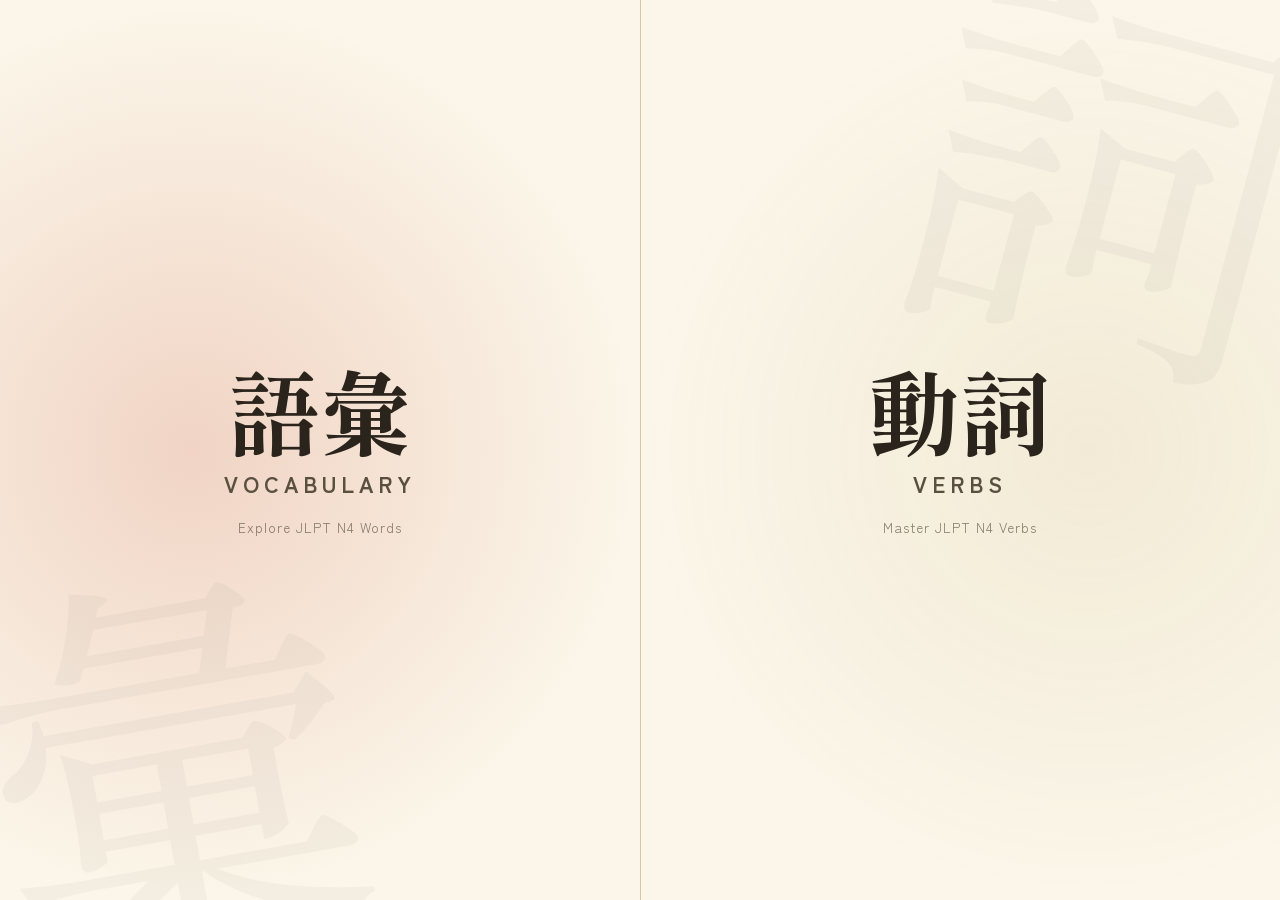
==== index.html @ 6ad5d6cc "fix collapse option" ====
<!DOCTYPE html>
<html lang="en">

<head>
  <meta charset="UTF-8">
  <meta name="viewport" content="width=device-width, initial-scale=1.0">
  <title>N4 語彙 — JLPT N4 Vocabulary</title>
  <link rel="preconnect" href="https://fonts.googleapis.com">
  <link
    href="https://fonts.googleapis.com/css2?family=Shippori+Mincho:wght@400;500;600;700;800&family=Zen+Kaku+Gothic+New:wght@400;500;700;900&family=Noto+Sans+Sinhala:wght@400;500;600;700&family=Cormorant+Garamond:ital@1&display=swap"
    rel="stylesheet">
  <link rel="stylesheet" href="style.css">
</head>

<body>

  <div id="landingSelector" class="landing-selector">
    <div class="landing-panel vocab-panel" id="selectVocab">
      <div class="panel-content">
        <div class="panel-jp">語彙</div>
        <div class="panel-en">VOCABULARY</div>
        <div class="panel-desc">Explore JLPT N4 Words</div>
      </div>
    </div>
    <div class="landing-panel verbs-panel" id="selectVerbs">
      <div class="panel-content">
        <div class="panel-jp">動詞</div>
        <div class="panel-en">VERBS</div>
        <div class="panel-desc">Master JLPT N4 Verbs</div>
      </div>
    </div>
  </div>
  <header>
    <div class="header-inner">
      <div class="brand">
        <div class="hanko" id="logoHome" title="Back to overview">四</div>
        <div class="brand-text">
          <h1>N4 語彙帳</h1>
          <p>JLPT N4 Vocabulary Notebook</p>
        </div>
      </div>

      <div class="mode-selector">
        <button class="mode-btn" id="modeVocabBtn" title="Study Vocabulary">語彙 Vocab</button>
        <button class="mode-btn" id="modeVerbsBtn" title="Study Verbs">動詞 Verbs</button>
      </div>

      <div class="header-controls">
        <button class="icon-btn" id="printAllBtn" title="Print / PDF all words" aria-label="Print all words">🖨</button>
        <button class="icon-btn" id="themeToggle" title="Toggle theme" aria-label="Toggle theme">🌙</button>
      </div>
    </div>
  </header>

  <div class="wrap">

    <section class="hero">
      <h2 class="jp-title">日本語<span>・</span>N4</h2>
      <p class="sub">語彙は言葉の種 — Words are the seeds of language</p>
      <div class="meta-row">
        <span class="pill"><b id="totalCount">0</b> words</span>
        <!--<span class="pill"><b id="catCount">0</b> categories</span>-->
        <span class="pill">Kanji · Kana · Romaji · English · <span lang="si">සිංහල</span></span>
      </div>
    </section>

    <div class="controls">
      <div class="search-wrap">
        <input type="text" id="searchInput" placeholder="Search kanji, kana, romaji, English or Sinhala...">
      </div>
      <div class="practice-toggle" id="practiceToggle">
        <span class="switch"></span>
        <span>Practice mode (tap to reveal)</span>
      </div>
    </div>

    <div class="quicknav-wrap" id="quickNavWrap">
      <div class="quicknav-header">
        <div class="quicknav-status">
          <span class="quicknav-label">Filter by Letter:</span>
          <span id="activeLetterBadge" class="active-letter-badge hidden"></span>
        </div>
        <button id="quickNavToggleBtn" class="quicknav-toggle-btn">Hide Grid ▲</button>
      </div>
      <nav class="quicknav" id="quickNav"></nav>
    </div>

    <div id="contentArea"></div>

    <footer>
      <div class="seal">終</div>
      <p>Crafted for JLPT N4 learners · Data source: tanos.co.uk/jlpt · 頑張って！(Good luck!)</p>
    </footer>
  </div>

  <button class="top-btn" id="topBtn" aria-label="Back to top">↑</button>

  <script src="script.js" defer></script>
</body>

</html>
---- style.css ----
:root{
  --paper:#f4ecda;
  --paper-2:#eee2c8;
  --ink:#2a241c;
  --ink-soft:#5a5040;
  --shu:#c1391f;
  --shu-dark:#9c2c17;
  --gold:#a9822f;
  --line:#d9c9a3;
  --card:#fbf6e9;
  --shadow: 0 8px 24px rgba(42,36,28,0.10);
  --accent-glow: rgba(193,57,31,0.18);
  color-scheme: light;
}
[data-theme="dark"]{
  --paper:#171410;
  --paper-2:#1f1b15;
  --ink:#ece2cc;
  --ink-soft:#b8ac91;
  --shu:#e8583c;
  --shu-dark:#c1391f;
  --gold:#d9b45e;
  --line:#39321f;
  --card:#211c14;
  --shadow: 0 10px 30px rgba(0,0,0,0.5);
  --accent-glow: rgba(232,88,60,0.20);
  color-scheme: dark;
}
*{box-sizing:border-box;}
html,body{margin:0;padding:0;}
html{scroll-behavior:smooth;}
body{
  background:
    radial-gradient(1200px 600px at 100% -10%, var(--accent-glow), transparent 60%),
    var(--paper);
  color:var(--ink);
  font-family:'Zen Kaku Gothic New', 'Noto Sans Sinhala', sans-serif;
  transition: background 0.4s ease, color 0.4s ease;
  min-height:100vh;
}
body::before{
  content:"";
  position:fixed; inset:0;
  pointer-events:none;
  opacity:0.05;
  background-image: radial-gradient(circle at 0 0, transparent 24%, var(--ink) 25%, var(--ink) 26%, transparent 27%, transparent 100%),
                     radial-gradient(circle at 20px 20px, transparent 24%, var(--ink) 25%, var(--ink) 26%, transparent 27%, transparent 100%);
  background-size: 40px 40px;
  z-index:0;
}
.wrap{position:relative; z-index:1; max-width:1180px; margin:0 auto; padding:0 22px 80px;}

/* ---------- HEADER ---------- */
header{
  position:sticky; top:0; z-index:50;
  backdrop-filter: blur(10px);
  background: color-mix(in srgb, var(--paper) 88%, transparent);
  border-bottom:1px solid var(--line);
}
.header-inner{
  max-width:1180px; margin:0 auto; padding:16px 22px;
  display:flex; align-items:center; gap:18px; justify-content:space-between;
}
.brand{display:flex; align-items:center; gap:14px;}
.hanko{
  width:52px; height:52px; border-radius:8px;
  background: var(--shu);
  color:#fff8ec;
  display:flex; align-items:center; justify-content:center;
  font-family:'Shippori Mincho', serif; font-weight:800; font-size:22px;
  box-shadow: var(--shadow);
  transform: rotate(-2deg);
  border:2px solid color-mix(in srgb, var(--shu) 60%, black);
  letter-spacing:-2px;
  flex-shrink:0;
  cursor:pointer;
}
.brand-text h1{
  margin:0; font-family:'Shippori Mincho', serif; font-size:clamp(20px,3vw,28px);
  font-weight:800; letter-spacing:0.5px; line-height:1.1;
}
.brand-text p{margin:2px 0 0; font-size:12.5px; color:var(--ink-soft); letter-spacing:1.5px; text-transform:uppercase;}
.header-controls{display:flex; align-items:center; gap:10px;}
.icon-btn{
  border:1px solid var(--line); background:var(--card); color:var(--ink);
  width:42px; height:42px; border-radius:50%; cursor:pointer;
  display:flex; align-items:center; justify-content:center; font-size:18px;
  transition: transform 0.25s ease, background 0.25s ease;
}
.icon-btn:hover{transform:translateY(-2px); background:var(--paper-2);}

/* ---------- HERO ---------- */
.hero{
  padding:40px 0 22px; text-align:center; position:relative;
}
.hero .jp-title{
  font-family:'Shippori Mincho', serif; font-weight:800;
  font-size:clamp(34px, 6vw, 56px); letter-spacing:6px; margin:0;
  color:var(--ink);
}
.hero .jp-title span{color:var(--shu);}
.hero .sub{
  font-family:'Cormorant Garamond', serif; font-style:italic; font-size:18px;
  color:var(--ink-soft); margin:8px 0 0; letter-spacing:0.5px;
}
.hero .meta-row{
  margin-top:18px; display:flex; gap:10px; justify-content:center; flex-wrap:wrap;
}
.pill{
  border:1px solid var(--line); background:var(--card); padding:7px 16px; border-radius:999px;
  font-size:13px; color:var(--ink-soft);
}
.pill b{color:var(--shu); font-weight:700;}

/* ---------- CONTROLS ---------- */
.controls{
  display:flex; gap:14px; flex-wrap:wrap; align-items:center; justify-content:space-between;
  margin:26px 0 6px;
}
.search-wrap{
  flex:1; min-width:240px; position:relative;
}
.search-wrap input{
  width:100%; padding:13px 18px 13px 42px; border-radius:12px;
  border:1px solid var(--line); background:var(--card); color:var(--ink);
  font-size:15px; font-family:inherit; outline:none;
  transition: border 0.2s ease, box-shadow 0.2s ease;
}
.search-wrap input:focus{border-color:var(--shu); box-shadow:0 0 0 3px var(--accent-glow);}
.search-wrap::before{
  content:"🔍"; position:absolute; left:15px; top:50%; transform:translateY(-50%); font-size:14px; opacity:0.6;
}
.practice-toggle{
  display:flex; align-items:center; gap:10px; border:1px solid var(--line);
  background:var(--card); padding:9px 16px; border-radius:12px; cursor:pointer; user-select:none;
  font-size:14px; font-weight:500;
}
.switch{
  width:38px; height:22px; border-radius:20px; background:var(--line); position:relative; transition:background 0.25s;
}
.switch::after{
  content:""; position:absolute; top:2px; left:2px; width:18px; height:18px; border-radius:50%;
  background:var(--card); box-shadow:0 1px 3px rgba(0,0,0,0.3); transition:left 0.25s;
}
.practice-toggle.on .switch{background:var(--shu);}
.practice-toggle.on .switch::after{left:18px;}

/* ---------- QUICK NAV (category chips, sticky) ---------- */
.quicknav-wrap{
  position:sticky; top:78px; z-index:40;
  background: color-mix(in srgb, var(--paper) 92%, transparent);
  backdrop-filter: blur(8px);
  padding:14px 0; margin-top:20px; border-bottom:1px solid var(--line);
  transition: padding 0.3s ease;
}
.quicknav-wrap.collapsed{
  padding: 10px 0;
}
.quicknav-header{
  display:flex; justify-content:space-between; align-items:center;
  margin-bottom:12px; transition: margin-bottom 0.3s ease;
}
.quicknav-wrap.collapsed .quicknav-header{
  margin-bottom:0;
}
.quicknav-status{
  display:flex; align-items:center; gap:8px;
}
.quicknav-label{
  font-size:13px; font-weight:700; color:var(--ink-soft);
  text-transform:uppercase; letter-spacing:0.5px;
}
.active-letter-badge{
  font-family:'Shippori Mincho',serif; font-size:15px; font-weight:800;
  background:var(--shu); color:#fff8ec; padding:2px 10px; border-radius:8px;
  box-shadow: 0 2px 8px rgba(0,0,0,0.15); display:inline-flex; align-items:center;
  gap:4px; cursor:pointer; transition: transform 0.2s;
}
.active-letter-badge:hover{
  transform:scale(1.05);
}
.active-letter-badge .badge-count{
  font-family:'Zen Kaku Gothic New', sans-serif; font-size:10px; font-weight:700; opacity:0.85;
}
.active-letter-badge.hidden{
  display:none;
}
.quicknav-toggle-btn{
  border:1px solid var(--line); background:var(--card); color:var(--ink-soft);
  border-radius:8px; padding:6px 12px; font-size:12px; font-weight:700;
  cursor:pointer; transition: all 0.2s ease;
}
.quicknav-toggle-btn:hover{
  border-color:var(--shu); color:var(--shu); background:var(--paper-2);
}
.quicknav{
  display:flex; flex-wrap:wrap; gap:8px;
  max-height: 500px; overflow: hidden;
  transition: max-height 0.3s cubic-bezier(0.4, 0, 0.2, 1), opacity 0.3s ease;
  opacity: 1;
}
.quicknav-wrap.collapsed .quicknav{
  max-height: 0; opacity: 0; pointer-events: none;
}
.quicknav button{
  border:1px solid var(--line); background:var(--card); color:var(--ink);
  border-radius:12px; padding:9px 14px; cursor:pointer; text-align:center;
  transition: all 0.2s ease; display:flex; align-items:baseline; gap:6px;
  min-width:64px; justify-content:center;
}
.quicknav button:hover{border-color:var(--shu); transform:translateY(-2px);}
.quicknav button.active{
  background:var(--shu); border-color:var(--shu); color:#fff8ec; box-shadow:var(--shadow);
}
.quicknav .row-kana{font-family:'Shippori Mincho',serif; font-size:19px; font-weight:700;}
.quicknav .row-count{font-size:10.5px; opacity:0.75;}

/* ---------- CONTENT AREA ---------- */
#contentArea{margin-top:32px; min-height:300px;}

.welcome-card{
  text-align:center; padding:70px 20px; border:1px dashed var(--line); border-radius:20px;
  color:var(--ink-soft); background:var(--card);
}
.welcome-card .big{font-family:'Shippori Mincho',serif; font-size:34px; color:var(--shu); margin-bottom:10px;}

.section-head{
  display:flex; align-items:flex-end; justify-content:space-between; gap:16px; flex-wrap:wrap;
  border-bottom:2px solid var(--shu); padding-bottom:14px; margin-bottom:18px;
}
.section-head .titles{display:flex; align-items:baseline; gap:16px;}
.section-head .big-kana{
  font-family:'Shippori Mincho',serif; font-weight:800; font-size:48px; color:var(--shu); line-height:1;
}
.section-head .row-samples{font-size:13.5px; color:var(--ink-soft); letter-spacing:1px; max-width:420px; display:inline-block;}
.section-head .count-badge{font-size:13px; color:var(--ink-soft); display:block; margin-top:4px;}
.print-btn{
  border:1px solid var(--gold); color:var(--gold); background:transparent;
  padding:9px 18px; border-radius:10px; cursor:pointer; font-size:13px; font-weight:700;
  display:flex; gap:8px; align-items:center; transition:all 0.2s ease; white-space:nowrap;
}
.print-btn:hover{background:var(--gold); color:var(--paper);}

/* ---------- TABLE ---------- */
.vocab-table{width:100%; border-collapse:collapse;}
.vocab-table thead th{
  text-align:left; font-size:11.5px; text-transform:uppercase; letter-spacing:1.2px;
  color:var(--ink-soft); font-weight:700; padding:8px 12px; border-bottom:1px solid var(--line);
}
.vocab-table tbody tr{
  background:var(--card); transition: background 0.2s ease;
}
.vocab-table tbody tr:hover{background:var(--paper-2);}
.vocab-table td{
  padding:14px 12px; border-bottom:1px solid var(--line); vertical-align:middle; font-size:14.5px;
}
.vocab-table tr td:first-child{border-top-left-radius:10px; border-bottom-left-radius:10px;}
.vocab-table tr td:last-child{border-top-right-radius:10px; border-bottom-right-radius:10px;}
.col-idx{width:34px; color:var(--ink-soft); font-size:12px;}
.col-kanji{
  font-family:'Shippori Mincho',serif; font-size:22px; font-weight:700; width:90px;
}
.col-kanji.empty{color:var(--line); font-size:14px; font-weight:400;}
.col-kana{font-size:18px; width:130px;}
.col-romaji{color:var(--shu-dark); font-style:italic; width:120px; font-family:'Cormorant Garamond',serif; font-size:17px;}
[data-theme="dark"] .col-romaji{color:var(--gold);}
.col-en{color:var(--ink); min-width:160px;}
.col-si{color:var(--ink-soft); font-family:'Noto Sans Sinhala',sans-serif; min-width:180px;}
.col-cat{font-size:12px; color:var(--ink-soft);}

body.practice-mode .col-en,
body.practice-mode .col-si{
  filter: blur(6px);
  cursor:pointer;
  transition: filter 0.2s ease;
  user-select:none;
}
body.practice-mode tr.revealed .col-en,
body.practice-mode tr.revealed .col-si{filter:none;}
body.practice-mode .col-kanji, body.practice-mode .col-kana{cursor:pointer;}

.no-results{text-align:center; padding:60px 10px; color:var(--ink-soft); font-style:italic;}

/* pager: prev/next category */
.pager{display:flex; justify-content:space-between; margin-top:26px; gap:10px;}
.pager button{
  border:1px solid var(--line); background:var(--card); color:var(--ink);
  border-radius:12px; padding:12px 18px; cursor:pointer; font-size:14px;
  display:flex; align-items:center; gap:8px; transition:all 0.2s ease;
}
.pager button:hover{border-color:var(--shu); transform:translateY(-2px);}
.pager .kana-tag{font-family:'Shippori Mincho',serif; color:var(--shu); font-weight:700;}

/* ---------- FOOTER ---------- */
footer{
  margin-top:80px; padding:30px 0; border-top:1px solid var(--line); text-align:center;
  color:var(--ink-soft); font-size:13px;
}
footer .seal{display:inline-block; margin-bottom:10px; font-family:'Shippori Mincho',serif; font-size:22px; color:var(--shu);}

.top-btn{
  position:fixed; right:22px; bottom:22px; z-index:60;
  width:46px; height:46px; border-radius:50%; border:none; cursor:pointer;
  background:var(--shu); color:#fff; font-size:18px; box-shadow:var(--shadow);
  opacity:0; pointer-events:none; transition:opacity 0.3s ease, transform 0.3s ease;
}
.top-btn.show{opacity:1; pointer-events:auto;}
.top-btn:hover{transform:translateY(-3px);}

/* ---------- PRINT ---------- */
@media print{
  @page{ size:A4; margin:14mm; }
  body{background:#fff !important;}
  body::before{display:none;}
  header, .hero, .controls, .quicknav-wrap, .print-btn, .top-btn, footer, .pager{display:none !important;}
  .wrap{padding:0; max-width:100%;}
  #contentArea{margin-top:0;}
  .section-head{border-bottom:2px solid #c1391f;}
  .section-head .big-kana{color:#c1391f !important; -webkit-print-color-adjust:exact; print-color-adjust:exact;}
  .vocab-table tbody tr{background:#fff !important;}
  .vocab-table td, .vocab-table th{border-bottom:1px solid #ccc !important; color:#111 !important;}
  .col-romaji{color:#8a3a1e !important;}
  body.practice-mode .col-en, body.practice-mode .col-si{filter:none !important;}
  .print-title{display:block !important; margin-bottom:6px; font-family:'Shippori Mincho',serif; font-size:13px; color:#777;}
}
.print-title{display:none;}

@media (max-width:640px){
  .col-si, .col-romaji{display:none;}
  .vocab-table thead th:nth-child(4), .vocab-table thead th:nth-child(5){display:none;}
  .quicknav-wrap{top:70px;}
}

/* ---------- LANDING SELECTOR (SPLIT SCREEN) ---------- */
.landing-selector {
  display: flex;
  height: 100vh;
  width: 100vw;
  position: fixed;
  top: 0;
  left: 0;
  z-index: 1000;
  background: var(--paper);
  transition: opacity 0.4s ease, visibility 0.4s ease;
}
.landing-selector.hidden {
  opacity: 0;
  visibility: hidden;
  pointer-events: none;
}
.landing-panel {
  flex: 1;
  display: flex;
  align-items: center;
  justify-content: center;
  cursor: pointer;
  transition: all 0.5s cubic-bezier(0.25, 0.8, 0.25, 1);
  position: relative;
  overflow: hidden;
  text-decoration: none;
}
.vocab-panel {
  background: radial-gradient(circle at 30% 50%, var(--accent-glow), transparent 70%), var(--card);
  border-right: 1px solid var(--line);
}
.verbs-panel {
  background: radial-gradient(circle at 70% 50%, rgba(169,130,47,0.1), transparent 70%), var(--card);
}
.landing-panel:hover {
  flex: 1.25;
  background: var(--paper-2);
}
/* Hover Glow Effects */
.vocab-panel:hover {
  box-shadow: inset -10px 0 35px var(--accent-glow), 0 0 50px var(--accent-glow);
  z-index: 2;
}
.verbs-panel:hover {
  box-shadow: inset 10px 0 35px rgba(169,130,47,0.15), 0 0 50px rgba(169,130,47,0.15);
  z-index: 2;
}
/* Text layout inside panel */
.panel-content {
  text-align: center;
  transform: scale(1);
  transition: transform 0.5s cubic-bezier(0.25, 0.8, 0.25, 1);
  z-index: 5;
}
.landing-panel:hover .panel-content {
  transform: scale(1.08);
}
.panel-jp {
  font-family: 'Shippori Mincho', serif;
  font-size: clamp(54px, 8vw, 92px);
  font-weight: 800;
  margin-bottom: 12px;
  color: var(--ink);
  transition: color 0.4s ease, text-shadow 0.4s ease;
  line-height: 1;
}
.vocab-panel:hover .panel-jp {
  color: var(--shu);
  text-shadow: 0 0 20px rgba(193,57,31,0.5);
}
.verbs-panel:hover .panel-jp {
  color: var(--gold);
  text-shadow: 0 0 20px rgba(169,130,47,0.5);
}
.panel-en {
  font-size: clamp(16px, 3vw, 22px);
  letter-spacing: 5px;
  color: var(--ink-soft);
  font-weight: 700;
  text-transform: uppercase;
  transition: color 0.4s ease;
}
.vocab-panel:hover .panel-en {
  color: var(--ink);
}
.verbs-panel:hover .panel-en {
  color: var(--ink);
}
.panel-desc {
  margin-top: 18px;
  font-size: 13.5px;
  color: var(--ink-soft);
  letter-spacing: 1px;
  opacity: 0.7;
  transition: opacity 0.4s ease;
}
.landing-panel:hover .panel-desc {
  opacity: 1;
}

/* Background Calligraphy Flourishes on Landing panels */
.landing-panel::before {
  content: "";
  position: absolute;
  font-size: 25rem;
  font-family: 'Shippori Mincho', serif;
  opacity: 0.03;
  color: var(--ink);
  pointer-events: none;
  transition: opacity 0.5s ease, transform 0.5s ease;
  z-index: 1;
}
.vocab-panel::before {
  content: "彙";
  left: -5%;
  bottom: -15%;
  transform: rotate(-10deg);
}
.verbs-panel::before {
  content: "詞";
  right: -5%;
  top: -15%;
  transform: rotate(15deg);
}
.vocab-panel:hover::before {
  opacity: 0.07;
  transform: scale(1.05) rotate(-5deg);
  color: var(--shu);
}
.verbs-panel:hover::before {
  opacity: 0.07;
  transform: scale(1.05) rotate(10deg);
  color: var(--gold);
}

/* ---------- GENERAL VIEWS VISIBILITY ---------- */
body:not(.mode-active) {
  overflow: hidden;
}
body:not(.mode-active) header {
  display: none;
}
body:not(.mode-active) .wrap {
  opacity: 0;
  pointer-events: none;
  height: 100vh;
  overflow: hidden;
}
body.mode-active .wrap {
  opacity: 1;
  pointer-events: auto;
  transition: opacity 0.5s ease;
}

/* Custom visual distinctions for Verbs mode vs Vocab mode */
body.mode-verbs {
  --shu: var(--gold);
  --shu-dark: #8e6822;
  --accent-glow: rgba(169,130,47,0.15);
}

/* ---------- HEADER MODE TABS ---------- */
.mode-selector {
  display: flex;
  background: var(--paper-2);
  padding: 4px;
  border-radius: 999px;
  border: 1px solid var(--line);
  gap: 2px;
}
.mode-btn {
  border: none;
  background: transparent;
  color: var(--ink-soft);
  font-family: inherit;
  font-size: 13px;
  font-weight: 700;
  padding: 8px 16px;
  border-radius: 999px;
  cursor: pointer;
  transition: all 0.3s ease;
  text-transform: uppercase;
  letter-spacing: 0.5px;
}
.mode-btn:hover {
  color: var(--ink);
}
body.mode-vocab #modeVocabBtn {
  background: var(--shu);
  color: #fff8ec;
  box-shadow: 0 2px 8px rgba(193,57,31,0.25);
}
body.mode-verbs #modeVerbsBtn {
  background: var(--shu);
  color: #171410;
  box-shadow: 0 2px 8px rgba(169,130,47,0.25);
}
[data-theme="dark"] body.mode-verbs #modeVerbsBtn {
  color: #171410;
}
@media (max-width: 640px) {
  .mode-selector {
    order: 3;
    width: 100%;
    margin-top: 10px;
    justify-content: center;
  }
  .header-inner {
    flex-wrap: wrap;
  }
}
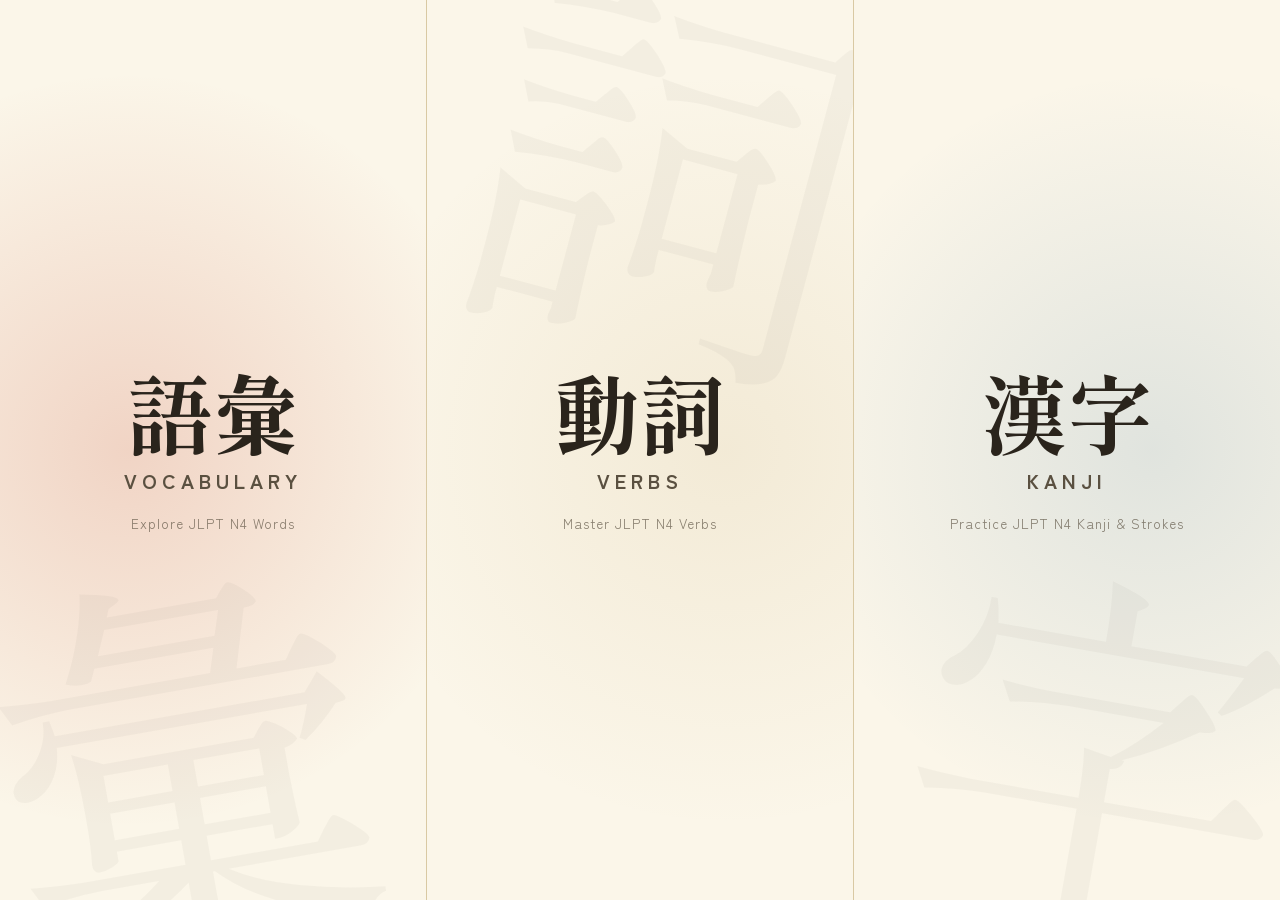
==== commit 996e9072: "add kanji" ====
--- a/index.html
+++ b/index.html
@@ -4,7 +4,7 @@
 <head>
   <meta charset="UTF-8">
   <meta name="viewport" content="width=device-width, initial-scale=1.0">
-  <title>N4 語彙 — JLPT N4 Vocabulary</title>
+  <title>JLPT N4 Notebook — 語彙・動詞・漢字</title>
   <link rel="preconnect" href="https://fonts.googleapis.com">
   <link
     href="https://fonts.googleapis.com/css2?family=Shippori+Mincho:wght@400;500;600;700;800&family=Zen+Kaku+Gothic+New:wght@400;500;700;900&family=Noto+Sans+Sinhala:wght@400;500;600;700&family=Cormorant+Garamond:ital@1&display=swap"
@@ -27,6 +27,13 @@
         <div class="panel-jp">動詞</div>
         <div class="panel-en">VERBS</div>
         <div class="panel-desc">Master JLPT N4 Verbs</div>
+      </div>
+    </div>
+    <div class="landing-panel kanji-panel" id="selectKanji">
+      <div class="panel-content">
+        <div class="panel-jp">漢字</div>
+        <div class="panel-en">KANJI</div>
+        <div class="panel-desc">Practice JLPT N4 Kanji & Strokes</div>
       </div>
     </div>
   </div>
@@ -43,6 +50,7 @@
       <div class="mode-selector">
         <button class="mode-btn" id="modeVocabBtn" title="Study Vocabulary">語彙 Vocab</button>
         <button class="mode-btn" id="modeVerbsBtn" title="Study Verbs">動詞 Verbs</button>
+        <button class="mode-btn" id="modeKanjiBtn" title="Study Kanji & Strokes">漢字 Kanji</button>
       </div>
 
       <div class="header-controls">
@@ -53,6 +61,96 @@
   </header>
 
   <div class="wrap">
+
+    <!-- Print Cover Page (hidden on screen, visible on print) -->
+    <div id="printCoverPage" class="print-cover-page">
+      <div class="cover-header-ornament"></div>
+      <div class="cover-body">
+        <div class="cover-hanko">日本語</div>
+        <h1 class="cover-title" id="coverTitle">JLPT N4 Notebook</h1>
+        <p class="cover-subtitle" id="coverSubtitle">N4 語彙帳</p>
+
+        <div class="cover-illustration-wrap">
+          <svg xmlns="http://www.w3.org/2000/svg" viewBox="0 0 400 220" width="100%" height="220"
+            class="cover-illustration">
+            <!-- Circular Frame -->
+            <circle cx="200" cy="110" r="95" fill="none" stroke="var(--line)" stroke-width="1.5"
+              stroke-dasharray="4 2" />
+
+            <!-- Big rising sun in the background -->
+            <circle cx="230" cy="95" r="50" fill="var(--shu)" opacity="0.15" />
+
+            <!-- Mount Fuji Outline & Details -->
+            <!-- Left slope -->
+            <path d="M 120,185 C 160,175 180,140 190,95 L 210,95 C 220,140 240,175 280,185" fill="none"
+              stroke="var(--ink)" stroke-width="2.5" stroke-linecap="round" />
+            <!-- Snowcap bottom zigzag line -->
+            <path d="M 183,115 L 189,122 L 195,115 L 201,124 L 207,116 L 213,121" fill="none" stroke="var(--ink)"
+              stroke-width="1.5" stroke-linecap="round" />
+            <!-- Snowcap fill area (light fill) -->
+            <path
+              d="M 190,95 L 210,95 C 215,110 215,115 213,121 L 207,116 L 201,124 L 195,115 L 189,122 L 183,115 C 185,110 185,105 190,95 Z"
+              fill="var(--paper)" opacity="0.9" />
+
+            <!-- Stylized water/ground lines at the bottom of Fuji -->
+            <path d="M 150,195 L 250,195" fill="none" stroke="var(--line)" stroke-width="2" stroke-linecap="round" />
+            <path d="M 170,201 L 230,201" fill="none" stroke="var(--line)" stroke-width="1.5" stroke-linecap="round" />
+            <path d="M 185,207 L 215,207" fill="none" stroke="var(--line)" stroke-width="1" stroke-linecap="round" />
+
+            <!-- Traditional Clouds -->
+            <path d="M 105,105 L 145,105 M 115,112 L 135,112" fill="none" stroke="var(--line)" stroke-width="1.5"
+              stroke-linecap="round" />
+            <path d="M 255,130 L 295,130 M 265,137 L 285,137" fill="none" stroke="var(--line)" stroke-width="1.5"
+              stroke-linecap="round" />
+
+            <!-- Cherry Blossom Branch (hanging from top-left) -->
+            <!-- Main stem -->
+            <path d="M 125,50 Q 155,50 170,75 Q 175,85 170,95" fill="none" stroke="var(--ink)" stroke-width="2"
+              stroke-linecap="round" />
+            <!-- Sub branch -->
+            <path d="M 145,50 Q 155,35 175,40" fill="none" stroke="var(--ink)" stroke-width="1.5"
+              stroke-linecap="round" />
+
+            <!-- Blossoms & Petals (in var(--shu)) -->
+            <!-- Flower 1 on main branch -->
+            <g transform="translate(170,75)">
+              <circle cx="0" cy="0" r="5" fill="var(--shu)" />
+              <!-- 5 petals -->
+              <path d="M 0,0 C -3,-6 3,-6 0,0 C 6,-3 6,3 0,0 C 3,6 -3,6 0,0 C -6,3 -6,-3 0,0" fill="var(--shu)" />
+            </g>
+            <!-- Flower 2 on sub branch -->
+            <g transform="translate(165,38)">
+              <circle cx="0" cy="0" r="4" fill="var(--shu)" />
+              <path d="M 0,0 C -2,-5 2,-5 0,0 C 5,-2 5,2 0,0 C 2,5 -2,5 0,0 C -5,2 -5,-2 0,0" fill="var(--shu)"
+                opacity="0.9" />
+            </g>
+            <!-- Flower 3 tip -->
+            <g transform="translate(170,95)">
+              <circle cx="0" cy="0" r="3" fill="var(--shu)" />
+              <circle cx="-2" cy="-4" r="2.5" fill="var(--shu)" />
+              <circle cx="3" cy="-3" r="2.5" fill="var(--shu)" />
+              <circle cx="0" cy="4" r="2.5" fill="var(--shu)" />
+            </g>
+
+            <!-- Drifting petals falling around -->
+            <!-- Petal 1 -->
+            <path d="M 130,140 Q 125,145 130,150 Q 135,145 130,140 Z" fill="var(--shu)" opacity="0.85"
+              transform="rotate(15, 130, 145)" />
+            <!-- Petal 2 -->
+            <path d="M 260,110 Q 255,115 260,120 Q 265,115 260,110 Z" fill="var(--shu)" opacity="0.85"
+              transform="rotate(-25, 260, 115)" />
+            <!-- Petal 3 -->
+            <path d="M 210,165 Q 205,170 210,175 Q 215,170 210,165 Z" fill="var(--shu)" opacity="0.8"
+              transform="rotate(40, 210, 170)" />
+          </svg>
+        </div>
+      </div>
+      <div class="cover-footer">
+        <div class="cover-meta-line" id="coverMetaLine">Vocabulary · All Words · 634 words</div>
+        <p class="cover-quote" id="coverQuote">語彙は言葉の種 — Words are the seeds of language</p>
+        <p class="cover-blessing">頑張って！ · Study Hard</p>
+      </div>
+    </div>
 
     <section class="hero">
       <h2 class="jp-title">日本語<span>・</span>N4</h2>
@@ -90,9 +188,47 @@
     <footer>
       <div class="seal">終</div>
       <p>Crafted for JLPT N4 learners · Data source: tanos.co.uk/jlpt · 頑張って！(Good luck!)</p>
+      <p>Developed by <a href="https://codexblaze.online" target="_blank">CodeXBlaze</a></p>
     </footer>
   </div>
 
+  <!-- Stroke Practice Modal -->
+  <div id="strokeModal" class="stroke-modal hidden" aria-hidden="true">
+    <div class="stroke-modal-backdrop" id="strokeModalBackdrop"></div>
+    <div class="stroke-modal-dialog">
+      <div class="stroke-modal-header">
+        <div class="stroke-modal-title">
+          <span class="stroke-modal-kanji" id="modalKanjiChar">住</span>
+          <div class="stroke-modal-meta">
+            <h3 id="modalKanjiHeading">Kanji Stroke Practice</h3>
+            <p id="modalKanjiReadings">くん: す-む · おん: ジュウ · live</p>
+          </div>
+        </div>
+        <button class="stroke-modal-close" id="closeStrokeModalBtn" aria-label="Close modal">✕</button>
+      </div>
+      <div class="stroke-modal-body">
+        <div class="canvas-container">
+          <canvas id="strokeCanvas" width="340" height="340"></canvas>
+          <div id="strokeCanvasGuide" class="stroke-canvas-guide">住</div>
+          <div class="canvas-grid-overlay">
+            <div class="cross-h"></div>
+            <div class="cross-v"></div>
+            <div class="diag-1"></div>
+            <div class="diag-2"></div>
+          </div>
+        </div>
+        <div class="canvas-controls">
+          <div class="canvas-btn-group">
+            <button class="canvas-btn" id="toggleGuideBtn" title="Toggle guide outline">👁 Guide: ON</button>
+            <button class="canvas-btn" id="animateStrokeBtn" title="Play stroke animation">▶ Animate Stroke</button>
+            <button class="canvas-btn" id="clearCanvasBtn" title="Clear canvas">🔄 Clear</button>
+          </div>
+          <p class="canvas-tip">✏️ Draw with mouse or finger to practice stroke order & balance</p>
+        </div>
+      </div>
+    </div>
+  </div>
+
   <button class="top-btn" id="topBtn" aria-label="Back to top">↑</button>
 
   <script src="script.js" defer></script>
--- a/style.css
+++ b/style.css
@@ -1,334 +1,968 @@
-:root{
-  --paper:#f4ecda;
-  --paper-2:#eee2c8;
-  --ink:#2a241c;
-  --ink-soft:#5a5040;
-  --shu:#c1391f;
-  --shu-dark:#9c2c17;
-  --gold:#a9822f;
-  --line:#d9c9a3;
-  --card:#fbf6e9;
-  --shadow: 0 8px 24px rgba(42,36,28,0.10);
-  --accent-glow: rgba(193,57,31,0.18);
+:root {
+  --paper: #f4ecda;
+  --paper-2: #eee2c8;
+  --ink: #2a241c;
+  --ink-soft: #5a5040;
+  --shu: #c1391f;
+  --shu-dark: #9c2c17;
+  --gold: #a9822f;
+  --line: #d9c9a3;
+  --card: #fbf6e9;
+  --shadow: 0 8px 24px rgba(42, 36, 28, 0.10);
+  --accent-glow: rgba(193, 57, 31, 0.18);
   color-scheme: light;
 }
-[data-theme="dark"]{
-  --paper:#171410;
-  --paper-2:#1f1b15;
-  --ink:#ece2cc;
-  --ink-soft:#b8ac91;
-  --shu:#e8583c;
-  --shu-dark:#c1391f;
-  --gold:#d9b45e;
-  --line:#39321f;
-  --card:#211c14;
-  --shadow: 0 10px 30px rgba(0,0,0,0.5);
-  --accent-glow: rgba(232,88,60,0.20);
+
+[data-theme="dark"] {
+  --paper: #171410;
+  --paper-2: #1f1b15;
+  --ink: #ece2cc;
+  --ink-soft: #b8ac91;
+  --shu: #e8583c;
+  --shu-dark: #c1391f;
+  --gold: #d9b45e;
+  --line: #39321f;
+  --card: #211c14;
+  --shadow: 0 10px 30px rgba(0, 0, 0, 0.5);
+  --accent-glow: rgba(232, 88, 60, 0.20);
   color-scheme: dark;
 }
-*{box-sizing:border-box;}
-html,body{margin:0;padding:0;}
-html{scroll-behavior:smooth;}
-body{
+
+* {
+  box-sizing: border-box;
+}
+
+html,
+body {
+  margin: 0;
+  padding: 0;
+}
+
+html {
+  scroll-behavior: smooth;
+}
+
+body {
   background:
     radial-gradient(1200px 600px at 100% -10%, var(--accent-glow), transparent 60%),
     var(--paper);
-  color:var(--ink);
-  font-family:'Zen Kaku Gothic New', 'Noto Sans Sinhala', sans-serif;
+  color: var(--ink);
+  font-family: 'Zen Kaku Gothic New', 'Noto Sans Sinhala', sans-serif;
   transition: background 0.4s ease, color 0.4s ease;
-  min-height:100vh;
-}
-body::before{
-  content:"";
-  position:fixed; inset:0;
-  pointer-events:none;
-  opacity:0.05;
+  min-height: 100vh;
+}
+
+body::before {
+  content: "";
+  position: fixed;
+  inset: 0;
+  pointer-events: none;
+  opacity: 0.05;
   background-image: radial-gradient(circle at 0 0, transparent 24%, var(--ink) 25%, var(--ink) 26%, transparent 27%, transparent 100%),
-                     radial-gradient(circle at 20px 20px, transparent 24%, var(--ink) 25%, var(--ink) 26%, transparent 27%, transparent 100%);
+    radial-gradient(circle at 20px 20px, transparent 24%, var(--ink) 25%, var(--ink) 26%, transparent 27%, transparent 100%);
   background-size: 40px 40px;
-  z-index:0;
-}
-.wrap{position:relative; z-index:1; max-width:1180px; margin:0 auto; padding:0 22px 80px;}
+  z-index: 0;
+}
+
+.wrap {
+  position: relative;
+  z-index: 1;
+  max-width: 1180px;
+  margin: 0 auto;
+  padding: 0 22px 80px;
+}
 
 /* ---------- HEADER ---------- */
-header{
-  position:sticky; top:0; z-index:50;
+header {
+  position: sticky;
+  top: 0;
+  z-index: 50;
   backdrop-filter: blur(10px);
   background: color-mix(in srgb, var(--paper) 88%, transparent);
-  border-bottom:1px solid var(--line);
-}
-.header-inner{
-  max-width:1180px; margin:0 auto; padding:16px 22px;
-  display:flex; align-items:center; gap:18px; justify-content:space-between;
-}
-.brand{display:flex; align-items:center; gap:14px;}
-.hanko{
-  width:52px; height:52px; border-radius:8px;
+  border-bottom: 1px solid var(--line);
+}
+
+.header-inner {
+  max-width: 1180px;
+  margin: 0 auto;
+  padding: 16px 22px;
+  display: flex;
+  align-items: center;
+  gap: 18px;
+  justify-content: space-between;
+}
+
+.brand {
+  display: flex;
+  align-items: center;
+  gap: 14px;
+}
+
+.hanko {
+  width: 52px;
+  height: 52px;
+  border-radius: 8px;
   background: var(--shu);
-  color:#fff8ec;
-  display:flex; align-items:center; justify-content:center;
-  font-family:'Shippori Mincho', serif; font-weight:800; font-size:22px;
+  color: #fff8ec;
+  display: flex;
+  align-items: center;
+  justify-content: center;
+  font-family: 'Shippori Mincho', serif;
+  font-weight: 800;
+  font-size: 22px;
   box-shadow: var(--shadow);
   transform: rotate(-2deg);
-  border:2px solid color-mix(in srgb, var(--shu) 60%, black);
-  letter-spacing:-2px;
-  flex-shrink:0;
-  cursor:pointer;
-}
-.brand-text h1{
-  margin:0; font-family:'Shippori Mincho', serif; font-size:clamp(20px,3vw,28px);
-  font-weight:800; letter-spacing:0.5px; line-height:1.1;
-}
-.brand-text p{margin:2px 0 0; font-size:12.5px; color:var(--ink-soft); letter-spacing:1.5px; text-transform:uppercase;}
-.header-controls{display:flex; align-items:center; gap:10px;}
-.icon-btn{
-  border:1px solid var(--line); background:var(--card); color:var(--ink);
-  width:42px; height:42px; border-radius:50%; cursor:pointer;
-  display:flex; align-items:center; justify-content:center; font-size:18px;
+  border: 2px solid color-mix(in srgb, var(--shu) 60%, black);
+  letter-spacing: -2px;
+  flex-shrink: 0;
+  cursor: pointer;
+}
+
+.brand-text h1 {
+  margin: 0;
+  font-family: 'Shippori Mincho', serif;
+  font-size: clamp(20px, 3vw, 28px);
+  font-weight: 800;
+  letter-spacing: 0.5px;
+  line-height: 1.1;
+}
+
+.brand-text p {
+  margin: 2px 0 0;
+  font-size: 12.5px;
+  color: var(--ink-soft);
+  letter-spacing: 1.5px;
+  text-transform: uppercase;
+}
+
+.header-controls {
+  display: flex;
+  align-items: center;
+  gap: 10px;
+}
+
+.icon-btn {
+  border: 1px solid var(--line);
+  background: var(--card);
+  color: var(--ink);
+  width: 42px;
+  height: 42px;
+  border-radius: 50%;
+  cursor: pointer;
+  display: flex;
+  align-items: center;
+  justify-content: center;
+  font-size: 18px;
   transition: transform 0.25s ease, background 0.25s ease;
 }
-.icon-btn:hover{transform:translateY(-2px); background:var(--paper-2);}
+
+.icon-btn:hover {
+  transform: translateY(-2px);
+  background: var(--paper-2);
+}
 
 /* ---------- HERO ---------- */
-.hero{
-  padding:40px 0 22px; text-align:center; position:relative;
-}
-.hero .jp-title{
-  font-family:'Shippori Mincho', serif; font-weight:800;
-  font-size:clamp(34px, 6vw, 56px); letter-spacing:6px; margin:0;
-  color:var(--ink);
-}
-.hero .jp-title span{color:var(--shu);}
-.hero .sub{
-  font-family:'Cormorant Garamond', serif; font-style:italic; font-size:18px;
-  color:var(--ink-soft); margin:8px 0 0; letter-spacing:0.5px;
-}
-.hero .meta-row{
-  margin-top:18px; display:flex; gap:10px; justify-content:center; flex-wrap:wrap;
-}
-.pill{
-  border:1px solid var(--line); background:var(--card); padding:7px 16px; border-radius:999px;
-  font-size:13px; color:var(--ink-soft);
-}
-.pill b{color:var(--shu); font-weight:700;}
+.hero {
+  padding: 40px 0 22px;
+  text-align: center;
+  position: relative;
+}
+
+.hero .jp-title {
+  font-family: 'Shippori Mincho', serif;
+  font-weight: 800;
+  font-size: clamp(34px, 6vw, 56px);
+  letter-spacing: 6px;
+  margin: 0;
+  color: var(--ink);
+}
+
+.hero .jp-title span {
+  color: var(--shu);
+}
+
+.hero .sub {
+  font-family: 'Cormorant Garamond', serif;
+  font-style: italic;
+  font-size: 18px;
+  color: var(--ink-soft);
+  margin: 8px 0 0;
+  letter-spacing: 0.5px;
+}
+
+.hero .meta-row {
+  margin-top: 18px;
+  display: flex;
+  gap: 10px;
+  justify-content: center;
+  flex-wrap: wrap;
+}
+
+.pill {
+  border: 1px solid var(--line);
+  background: var(--card);
+  padding: 7px 16px;
+  border-radius: 999px;
+  font-size: 13px;
+  color: var(--ink-soft);
+}
+
+.pill b {
+  color: var(--shu);
+  font-weight: 700;
+}
 
 /* ---------- CONTROLS ---------- */
-.controls{
-  display:flex; gap:14px; flex-wrap:wrap; align-items:center; justify-content:space-between;
-  margin:26px 0 6px;
-}
-.search-wrap{
-  flex:1; min-width:240px; position:relative;
-}
-.search-wrap input{
-  width:100%; padding:13px 18px 13px 42px; border-radius:12px;
-  border:1px solid var(--line); background:var(--card); color:var(--ink);
-  font-size:15px; font-family:inherit; outline:none;
+.controls {
+  display: flex;
+  gap: 14px;
+  flex-wrap: wrap;
+  align-items: center;
+  justify-content: space-between;
+  margin: 26px 0 6px;
+}
+
+.search-wrap {
+  flex: 1;
+  min-width: 240px;
+  position: relative;
+}
+
+.search-wrap input {
+  width: 100%;
+  padding: 13px 18px 13px 42px;
+  border-radius: 12px;
+  border: 1px solid var(--line);
+  background: var(--card);
+  color: var(--ink);
+  font-size: 15px;
+  font-family: inherit;
+  outline: none;
   transition: border 0.2s ease, box-shadow 0.2s ease;
 }
-.search-wrap input:focus{border-color:var(--shu); box-shadow:0 0 0 3px var(--accent-glow);}
-.search-wrap::before{
-  content:"🔍"; position:absolute; left:15px; top:50%; transform:translateY(-50%); font-size:14px; opacity:0.6;
-}
-.practice-toggle{
-  display:flex; align-items:center; gap:10px; border:1px solid var(--line);
-  background:var(--card); padding:9px 16px; border-radius:12px; cursor:pointer; user-select:none;
-  font-size:14px; font-weight:500;
-}
-.switch{
-  width:38px; height:22px; border-radius:20px; background:var(--line); position:relative; transition:background 0.25s;
-}
-.switch::after{
-  content:""; position:absolute; top:2px; left:2px; width:18px; height:18px; border-radius:50%;
-  background:var(--card); box-shadow:0 1px 3px rgba(0,0,0,0.3); transition:left 0.25s;
-}
-.practice-toggle.on .switch{background:var(--shu);}
-.practice-toggle.on .switch::after{left:18px;}
+
+.search-wrap input:focus {
+  border-color: var(--shu);
+  box-shadow: 0 0 0 3px var(--accent-glow);
+}
+
+.search-wrap::before {
+  content: "🔍";
+  position: absolute;
+  left: 15px;
+  top: 50%;
+  transform: translateY(-50%);
+  font-size: 14px;
+  opacity: 0.6;
+}
+
+.practice-toggle {
+  display: flex;
+  align-items: center;
+  gap: 10px;
+  border: 1px solid var(--line);
+  background: var(--card);
+  padding: 9px 16px;
+  border-radius: 12px;
+  cursor: pointer;
+  user-select: none;
+  font-size: 14px;
+  font-weight: 500;
+}
+
+.switch {
+  width: 38px;
+  height: 22px;
+  border-radius: 20px;
+  background: var(--line);
+  position: relative;
+  transition: background 0.25s;
+}
+
+.switch::after {
+  content: "";
+  position: absolute;
+  top: 2px;
+  left: 2px;
+  width: 18px;
+  height: 18px;
+  border-radius: 50%;
+  background: var(--card);
+  box-shadow: 0 1px 3px rgba(0, 0, 0, 0.3);
+  transition: left 0.25s;
+}
+
+.practice-toggle.on .switch {
+  background: var(--shu);
+}
+
+.practice-toggle.on .switch::after {
+  left: 18px;
+}
 
 /* ---------- QUICK NAV (category chips, sticky) ---------- */
-.quicknav-wrap{
-  position:sticky; top:78px; z-index:40;
+.quicknav-wrap {
+  position: sticky;
+  top: 78px;
+  z-index: 40;
   background: color-mix(in srgb, var(--paper) 92%, transparent);
   backdrop-filter: blur(8px);
-  padding:14px 0; margin-top:20px; border-bottom:1px solid var(--line);
+  padding: 14px 0;
+  margin-top: 20px;
+  border-bottom: 1px solid var(--line);
   transition: padding 0.3s ease;
 }
-.quicknav-wrap.collapsed{
+
+.quicknav-wrap.collapsed {
   padding: 10px 0;
 }
-.quicknav-header{
-  display:flex; justify-content:space-between; align-items:center;
-  margin-bottom:12px; transition: margin-bottom 0.3s ease;
-}
-.quicknav-wrap.collapsed .quicknav-header{
-  margin-bottom:0;
-}
-.quicknav-status{
-  display:flex; align-items:center; gap:8px;
-}
-.quicknav-label{
-  font-size:13px; font-weight:700; color:var(--ink-soft);
-  text-transform:uppercase; letter-spacing:0.5px;
-}
-.active-letter-badge{
-  font-family:'Shippori Mincho',serif; font-size:15px; font-weight:800;
-  background:var(--shu); color:#fff8ec; padding:2px 10px; border-radius:8px;
-  box-shadow: 0 2px 8px rgba(0,0,0,0.15); display:inline-flex; align-items:center;
-  gap:4px; cursor:pointer; transition: transform 0.2s;
-}
-.active-letter-badge:hover{
-  transform:scale(1.05);
-}
-.active-letter-badge .badge-count{
-  font-family:'Zen Kaku Gothic New', sans-serif; font-size:10px; font-weight:700; opacity:0.85;
-}
-.active-letter-badge.hidden{
-  display:none;
-}
-.quicknav-toggle-btn{
-  border:1px solid var(--line); background:var(--card); color:var(--ink-soft);
-  border-radius:8px; padding:6px 12px; font-size:12px; font-weight:700;
-  cursor:pointer; transition: all 0.2s ease;
-}
-.quicknav-toggle-btn:hover{
-  border-color:var(--shu); color:var(--shu); background:var(--paper-2);
-}
-.quicknav{
-  display:flex; flex-wrap:wrap; gap:8px;
-  max-height: 500px; overflow: hidden;
+
+.quicknav-header {
+  display: flex;
+  justify-content: space-between;
+  align-items: center;
+  margin-bottom: 12px;
+  transition: margin-bottom 0.3s ease;
+}
+
+.quicknav-wrap.collapsed .quicknav-header {
+  margin-bottom: 0;
+}
+
+.quicknav-status {
+  display: flex;
+  align-items: center;
+  gap: 8px;
+}
+
+.quicknav-label {
+  font-size: 13px;
+  font-weight: 700;
+  color: var(--ink-soft);
+  text-transform: uppercase;
+  letter-spacing: 0.5px;
+}
+
+.active-letter-badge {
+  font-family: 'Shippori Mincho', serif;
+  font-size: 15px;
+  font-weight: 800;
+  background: var(--shu);
+  color: #fff8ec;
+  padding: 2px 10px;
+  border-radius: 8px;
+  box-shadow: 0 2px 8px rgba(0, 0, 0, 0.15);
+  display: inline-flex;
+  align-items: center;
+  gap: 4px;
+  cursor: pointer;
+  transition: transform 0.2s;
+}
+
+.active-letter-badge:hover {
+  transform: scale(1.05);
+}
+
+.active-letter-badge .badge-count {
+  font-family: 'Zen Kaku Gothic New', sans-serif;
+  font-size: 10px;
+  font-weight: 700;
+  opacity: 0.85;
+}
+
+.active-letter-badge.hidden {
+  display: none;
+}
+
+.quicknav-toggle-btn {
+  border: 1px solid var(--line);
+  background: var(--card);
+  color: var(--ink-soft);
+  border-radius: 8px;
+  padding: 6px 12px;
+  font-size: 12px;
+  font-weight: 700;
+  cursor: pointer;
+  transition: all 0.2s ease;
+}
+
+.quicknav-toggle-btn:hover {
+  border-color: var(--shu);
+  color: var(--shu);
+  background: var(--paper-2);
+}
+
+.quicknav {
+  display: flex;
+  flex-wrap: wrap;
+  gap: 8px;
+  max-height: 500px;
+  overflow: hidden;
   transition: max-height 0.3s cubic-bezier(0.4, 0, 0.2, 1), opacity 0.3s ease;
   opacity: 1;
 }
-.quicknav-wrap.collapsed .quicknav{
-  max-height: 0; opacity: 0; pointer-events: none;
-}
-.quicknav button{
-  border:1px solid var(--line); background:var(--card); color:var(--ink);
-  border-radius:12px; padding:9px 14px; cursor:pointer; text-align:center;
-  transition: all 0.2s ease; display:flex; align-items:baseline; gap:6px;
-  min-width:64px; justify-content:center;
-}
-.quicknav button:hover{border-color:var(--shu); transform:translateY(-2px);}
-.quicknav button.active{
-  background:var(--shu); border-color:var(--shu); color:#fff8ec; box-shadow:var(--shadow);
-}
-.quicknav .row-kana{font-family:'Shippori Mincho',serif; font-size:19px; font-weight:700;}
-.quicknav .row-count{font-size:10.5px; opacity:0.75;}
+
+.quicknav-wrap.collapsed .quicknav {
+  max-height: 0;
+  opacity: 0;
+  pointer-events: none;
+}
+
+.quicknav button {
+  border: 1px solid var(--line);
+  background: var(--card);
+  color: var(--ink);
+  border-radius: 12px;
+  padding: 9px 14px;
+  cursor: pointer;
+  text-align: center;
+  transition: all 0.2s ease;
+  display: flex;
+  align-items: baseline;
+  gap: 6px;
+  min-width: 64px;
+  justify-content: center;
+}
+
+.quicknav button:hover {
+  border-color: var(--shu);
+  transform: translateY(-2px);
+}
+
+.quicknav button.active {
+  background: var(--shu);
+  border-color: var(--shu);
+  color: #fff8ec;
+  box-shadow: var(--shadow);
+}
+
+.quicknav .row-kana {
+  font-family: 'Shippori Mincho', serif;
+  font-size: 19px;
+  font-weight: 700;
+}
+
+.quicknav .row-count {
+  font-size: 10.5px;
+  opacity: 0.75;
+}
 
 /* ---------- CONTENT AREA ---------- */
-#contentArea{margin-top:32px; min-height:300px;}
-
-.welcome-card{
-  text-align:center; padding:70px 20px; border:1px dashed var(--line); border-radius:20px;
-  color:var(--ink-soft); background:var(--card);
-}
-.welcome-card .big{font-family:'Shippori Mincho',serif; font-size:34px; color:var(--shu); margin-bottom:10px;}
-
-.section-head{
-  display:flex; align-items:flex-end; justify-content:space-between; gap:16px; flex-wrap:wrap;
-  border-bottom:2px solid var(--shu); padding-bottom:14px; margin-bottom:18px;
-}
-.section-head .titles{display:flex; align-items:baseline; gap:16px;}
-.section-head .big-kana{
-  font-family:'Shippori Mincho',serif; font-weight:800; font-size:48px; color:var(--shu); line-height:1;
-}
-.section-head .row-samples{font-size:13.5px; color:var(--ink-soft); letter-spacing:1px; max-width:420px; display:inline-block;}
-.section-head .count-badge{font-size:13px; color:var(--ink-soft); display:block; margin-top:4px;}
-.print-btn{
-  border:1px solid var(--gold); color:var(--gold); background:transparent;
-  padding:9px 18px; border-radius:10px; cursor:pointer; font-size:13px; font-weight:700;
-  display:flex; gap:8px; align-items:center; transition:all 0.2s ease; white-space:nowrap;
-}
-.print-btn:hover{background:var(--gold); color:var(--paper);}
+#contentArea {
+  margin-top: 32px;
+  min-height: 300px;
+}
+
+.welcome-card {
+  text-align: center;
+  padding: 70px 20px;
+  border: 1px dashed var(--line);
+  border-radius: 20px;
+  color: var(--ink-soft);
+  background: var(--card);
+}
+
+.welcome-card .big {
+  font-family: 'Shippori Mincho', serif;
+  font-size: 34px;
+  color: var(--shu);
+  margin-bottom: 10px;
+}
+
+.section-head {
+  display: flex;
+  align-items: flex-end;
+  justify-content: space-between;
+  gap: 16px;
+  flex-wrap: wrap;
+  border-bottom: 2px solid var(--shu);
+  padding-bottom: 14px;
+  margin-bottom: 18px;
+}
+
+.section-head .titles {
+  display: flex;
+  align-items: baseline;
+  gap: 16px;
+}
+
+.section-head .big-kana {
+  font-family: 'Shippori Mincho', serif;
+  font-weight: 800;
+  font-size: 48px;
+  color: var(--shu);
+  line-height: 1;
+}
+
+.section-head .row-samples {
+  font-size: 13.5px;
+  color: var(--ink-soft);
+  letter-spacing: 1px;
+  max-width: 420px;
+  display: inline-block;
+}
+
+.section-head .count-badge {
+  font-size: 13px;
+  color: var(--ink-soft);
+  display: block;
+  margin-top: 4px;
+}
+
+.print-btn {
+  border: 1px solid var(--gold);
+  color: var(--gold);
+  background: transparent;
+  padding: 9px 18px;
+  border-radius: 10px;
+  cursor: pointer;
+  font-size: 13px;
+  font-weight: 700;
+  display: flex;
+  gap: 8px;
+  align-items: center;
+  transition: all 0.2s ease;
+  white-space: nowrap;
+}
+
+.print-btn:hover {
+  background: var(--gold);
+  color: var(--paper);
+}
 
 /* ---------- TABLE ---------- */
-.vocab-table{width:100%; border-collapse:collapse;}
-.vocab-table thead th{
-  text-align:left; font-size:11.5px; text-transform:uppercase; letter-spacing:1.2px;
-  color:var(--ink-soft); font-weight:700; padding:8px 12px; border-bottom:1px solid var(--line);
-}
-.vocab-table tbody tr{
-  background:var(--card); transition: background 0.2s ease;
-}
-.vocab-table tbody tr:hover{background:var(--paper-2);}
-.vocab-table td{
-  padding:14px 12px; border-bottom:1px solid var(--line); vertical-align:middle; font-size:14.5px;
-}
-.vocab-table tr td:first-child{border-top-left-radius:10px; border-bottom-left-radius:10px;}
-.vocab-table tr td:last-child{border-top-right-radius:10px; border-bottom-right-radius:10px;}
-.col-idx{width:34px; color:var(--ink-soft); font-size:12px;}
-.col-kanji{
-  font-family:'Shippori Mincho',serif; font-size:22px; font-weight:700; width:90px;
-}
-.col-kanji.empty{color:var(--line); font-size:14px; font-weight:400;}
-.col-kana{font-size:18px; width:130px;}
-.col-romaji{color:var(--shu-dark); font-style:italic; width:120px; font-family:'Cormorant Garamond',serif; font-size:17px;}
-[data-theme="dark"] .col-romaji{color:var(--gold);}
-.col-en{color:var(--ink); min-width:160px;}
-.col-si{color:var(--ink-soft); font-family:'Noto Sans Sinhala',sans-serif; min-width:180px;}
-.col-cat{font-size:12px; color:var(--ink-soft);}
+.vocab-table {
+  width: 100%;
+  border-collapse: collapse;
+}
+
+.vocab-table thead th {
+  text-align: left;
+  font-size: 11.5px;
+  text-transform: uppercase;
+  letter-spacing: 1.2px;
+  color: var(--ink-soft);
+  font-weight: 700;
+  padding: 8px 12px;
+  border-bottom: 1px solid var(--line);
+}
+
+.vocab-table tbody tr {
+  background: var(--card);
+  transition: background 0.2s ease;
+}
+
+.vocab-table tbody tr:hover {
+  background: var(--paper-2);
+}
+
+.vocab-table td {
+  padding: 14px 12px;
+  border-bottom: 1px solid var(--line);
+  vertical-align: middle;
+  font-size: 14.5px;
+}
+
+.vocab-table tr td:first-child {
+  border-top-left-radius: 10px;
+  border-bottom-left-radius: 10px;
+}
+
+.vocab-table tr td:last-child {
+  border-top-right-radius: 10px;
+  border-bottom-right-radius: 10px;
+}
+
+.col-idx {
+  width: 34px;
+  color: var(--ink-soft);
+  font-size: 12px;
+}
+
+.col-kanji {
+  font-family: 'Shippori Mincho', serif;
+  font-size: 22px;
+  font-weight: 700;
+  width: 90px;
+}
+
+.col-kanji.empty {
+  color: var(--line);
+  font-size: 14px;
+  font-weight: 400;
+}
+
+.col-kana {
+  font-size: 18px;
+  width: 130px;
+}
+
+.col-romaji {
+  color: var(--shu-dark);
+  font-style: italic;
+  width: 120px;
+  font-family: 'Cormorant Garamond', serif;
+  font-size: 17px;
+}
+
+[data-theme="dark"] .col-romaji {
+  color: var(--gold);
+}
+
+.col-en {
+  color: var(--ink);
+  min-width: 160px;
+}
+
+.col-si {
+  color: var(--ink-soft);
+  font-family: 'Noto Sans Sinhala', sans-serif;
+  min-width: 180px;
+}
+
+.col-cat {
+  font-size: 12px;
+  color: var(--ink-soft);
+}
 
 body.practice-mode .col-en,
-body.practice-mode .col-si{
+body.practice-mode .col-si {
   filter: blur(6px);
-  cursor:pointer;
+  cursor: pointer;
   transition: filter 0.2s ease;
-  user-select:none;
-}
+  user-select: none;
+}
+
 body.practice-mode tr.revealed .col-en,
-body.practice-mode tr.revealed .col-si{filter:none;}
-body.practice-mode .col-kanji, body.practice-mode .col-kana{cursor:pointer;}
-
-.no-results{text-align:center; padding:60px 10px; color:var(--ink-soft); font-style:italic;}
+body.practice-mode tr.revealed .col-si {
+  filter: none;
+}
+
+body.practice-mode .col-kanji,
+body.practice-mode .col-kana {
+  cursor: pointer;
+}
+
+.no-results {
+  text-align: center;
+  padding: 60px 10px;
+  color: var(--ink-soft);
+  font-style: italic;
+}
 
 /* pager: prev/next category */
-.pager{display:flex; justify-content:space-between; margin-top:26px; gap:10px;}
-.pager button{
-  border:1px solid var(--line); background:var(--card); color:var(--ink);
-  border-radius:12px; padding:12px 18px; cursor:pointer; font-size:14px;
-  display:flex; align-items:center; gap:8px; transition:all 0.2s ease;
-}
-.pager button:hover{border-color:var(--shu); transform:translateY(-2px);}
-.pager .kana-tag{font-family:'Shippori Mincho',serif; color:var(--shu); font-weight:700;}
+.pager {
+  display: flex;
+  justify-content: space-between;
+  margin-top: 26px;
+  gap: 10px;
+}
+
+.pager button {
+  border: 1px solid var(--line);
+  background: var(--card);
+  color: var(--ink);
+  border-radius: 12px;
+  padding: 12px 18px;
+  cursor: pointer;
+  font-size: 14px;
+  display: flex;
+  align-items: center;
+  gap: 8px;
+  transition: all 0.2s ease;
+}
+
+.pager button:hover {
+  border-color: var(--shu);
+  transform: translateY(-2px);
+}
+
+.pager .kana-tag {
+  font-family: 'Shippori Mincho', serif;
+  color: var(--shu);
+  font-weight: 700;
+}
 
 /* ---------- FOOTER ---------- */
-footer{
-  margin-top:80px; padding:30px 0; border-top:1px solid var(--line); text-align:center;
-  color:var(--ink-soft); font-size:13px;
-}
-footer .seal{display:inline-block; margin-bottom:10px; font-family:'Shippori Mincho',serif; font-size:22px; color:var(--shu);}
-
-.top-btn{
-  position:fixed; right:22px; bottom:22px; z-index:60;
-  width:46px; height:46px; border-radius:50%; border:none; cursor:pointer;
-  background:var(--shu); color:#fff; font-size:18px; box-shadow:var(--shadow);
-  opacity:0; pointer-events:none; transition:opacity 0.3s ease, transform 0.3s ease;
-}
-.top-btn.show{opacity:1; pointer-events:auto;}
-.top-btn:hover{transform:translateY(-3px);}
+footer {
+  margin-top: 80px;
+  padding: 30px 0;
+  border-top: 1px solid var(--line);
+  text-align: center;
+  color: var(--ink-soft);
+  font-size: 13px;
+}
+
+footer .seal {
+  display: inline-block;
+  margin-bottom: 10px;
+  font-family: 'Shippori Mincho', serif;
+  font-size: 22px;
+  color: var(--shu);
+}
+
+.top-btn {
+  position: fixed;
+  right: 22px;
+  bottom: 22px;
+  z-index: 60;
+  width: 46px;
+  height: 46px;
+  border-radius: 50%;
+  border: none;
+  cursor: pointer;
+  background: var(--shu);
+  color: #fff;
+  font-size: 18px;
+  box-shadow: var(--shadow);
+  opacity: 0;
+  pointer-events: none;
+  transition: opacity 0.3s ease, transform 0.3s ease;
+}
+
+.top-btn.show {
+  opacity: 1;
+  pointer-events: auto;
+}
+
+.top-btn:hover {
+  transform: translateY(-3px);
+}
+
+.print-cover-page {
+  display: none;
+}
 
 /* ---------- PRINT ---------- */
-@media print{
-  @page{ size:A4; margin:14mm; }
-  body{background:#fff !important;}
-  body::before{display:none;}
-  header, .hero, .controls, .quicknav-wrap, .print-btn, .top-btn, footer, .pager{display:none !important;}
-  .wrap{padding:0; max-width:100%;}
-  #contentArea{margin-top:0;}
-  .section-head{border-bottom:2px solid #c1391f;}
-  .section-head .big-kana{color:#c1391f !important; -webkit-print-color-adjust:exact; print-color-adjust:exact;}
-  .vocab-table tbody tr{background:#fff !important;}
-  .vocab-table td, .vocab-table th{border-bottom:1px solid #ccc !important; color:#111 !important;}
-  .col-romaji{color:#8a3a1e !important;}
-  body.practice-mode .col-en, body.practice-mode .col-si{filter:none !important;}
-  .print-title{display:block !important; margin-bottom:6px; font-family:'Shippori Mincho',serif; font-size:13px; color:#777;}
-}
-.print-title{display:none;}
-
-@media (max-width:640px){
-  .col-si, .col-romaji{display:none;}
-  .vocab-table thead th:nth-child(4), .vocab-table thead th:nth-child(5){display:none;}
-  .quicknav-wrap{top:70px;}
+@media print {
+  @page {
+    size: A4;
+    margin: 14mm;
+  }
+
+  body {
+    background: #fff !important;
+  }
+
+  body::before {
+    display: none;
+  }
+
+  header,
+  .hero,
+  .controls,
+  .quicknav-wrap,
+  .print-btn,
+  .top-btn,
+  footer,
+  .pager {
+    display: none !important;
+  }
+
+  .wrap {
+    padding: 0;
+    max-width: 100%;
+  }
+
+  #contentArea {
+    margin-top: 0;
+  }
+
+  .section-head {
+    border-bottom: 2px solid #c1391f;
+  }
+
+  .section-head .big-kana {
+    color: #c1391f !important;
+    -webkit-print-color-adjust: exact;
+    print-color-adjust: exact;
+  }
+
+  .vocab-table tbody tr {
+    background: #fff !important;
+  }
+
+  .vocab-table td,
+  .vocab-table th {
+    border-bottom: 1px solid #ccc !important;
+    color: #111 !important;
+  }
+
+  .col-romaji {
+    color: #8a3a1e !important;
+  }
+
+  body.practice-mode .col-en,
+  body.practice-mode .col-si {
+    filter: none !important;
+  }
+
+  .print-title {
+    display: block !important;
+    margin-bottom: 6px;
+    font-family: 'Shippori Mincho', serif;
+    font-size: 13px;
+    color: #777;
+  }
+
+  /* Print Cover Page Layout */
+  .print-cover-page {
+    display: flex !important;
+    flex-direction: column;
+    justify-content: space-between;
+    align-items: center;
+    box-sizing: border-box;
+    width: 100%;
+    height: 100vh;
+    /* Fill page height */
+    padding: 30mm 15mm;
+    margin: 0 auto;
+    border: 12px double var(--shu);
+    background: #fbf6e9 !important;
+    /* Premium paper color */
+    color: var(--ink);
+    page-break-after: always;
+    break-after: page;
+    position: relative;
+    -webkit-print-color-adjust: exact;
+    print-color-adjust: exact;
+  }
+
+  .print-cover-page.hide-in-print {
+    display: none !important;
+  }
+
+  .cover-header-ornament {
+    width: 60%;
+    height: 4px;
+    background: linear-gradient(90deg, var(--shu) 0%, var(--gold) 50%, var(--shu) 100%);
+    border-radius: 2px;
+    margin-bottom: 10mm;
+    -webkit-print-color-adjust: exact;
+    print-color-adjust: exact;
+  }
+
+  .cover-body {
+    flex: 1;
+    display: flex;
+    flex-direction: column;
+    align-items: center;
+    justify-content: center;
+    width: 100%;
+    text-align: center;
+  }
+
+  .cover-hanko {
+    width: 150px;
+    height: 80px;
+    border-radius: 12px;
+    background: var(--shu);
+    color: #fbf6e9;
+    display: flex;
+    align-items: center;
+    justify-content: center;
+    font-family: 'Shippori Mincho', serif;
+    font-weight: 800;
+    font-size: 38px;
+    margin-bottom: 25px;
+    transform: rotate(-3deg);
+    border: 3px solid color-mix(in srgb, var(--shu) 60%, black);
+    box-shadow: 0 4px 10px rgba(0, 0, 0, 0.15);
+    -webkit-print-color-adjust: exact;
+    print-color-adjust: exact;
+  }
+
+  .cover-title {
+    font-family: 'Shippori Mincho', serif;
+    font-size: 42px;
+    font-weight: 800;
+    margin: 0 0 10px 0;
+    letter-spacing: 2px;
+    color: var(--ink);
+  }
+
+  .cover-subtitle {
+    font-family: 'Shippori Mincho', serif;
+    font-size: 26px;
+    font-weight: 700;
+    margin: 0 0 35px 0;
+    letter-spacing: 6px;
+    color: var(--shu);
+    -webkit-print-color-adjust: exact;
+    print-color-adjust: exact;
+  }
+
+  .cover-illustration-wrap {
+    width: 100%;
+    max-width: 440px;
+    margin: 10px 0 25px 0;
+    display: flex;
+    justify-content: center;
+    align-items: center;
+  }
+
+  .cover-illustration {
+    width: 100%;
+    height: auto;
+  }
+
+  .cover-meta-line {
+    font-size: 12.5px;
+    font-weight: 500;
+    text-transform: uppercase;
+    color: var(--ink-soft);
+    letter-spacing: 1.5px;
+    margin-bottom: 20px;
+    font-family: 'Zen Kaku Gothic New', sans-serif;
+  }
+
+  .cover-footer {
+    width: 100%;
+    text-align: center;
+    margin-top: auto;
+  }
+
+  .cover-quote {
+    font-family: 'Cormorant Garamond', serif;
+    font-style: italic;
+    font-size: 18px;
+    color: var(--ink-soft);
+    margin: 0 0 15px 0;
+    letter-spacing: 0.5px;
+  }
+
+  .cover-blessing {
+    font-family: 'Shippori Mincho', serif;
+    font-size: 14px;
+    font-weight: 600;
+    color: var(--shu);
+    letter-spacing: 2px;
+    margin: 0;
+    -webkit-print-color-adjust: exact;
+    print-color-adjust: exact;
+  }
+}
+
+.print-title {
+  display: none;
+}
+
+
+@media (max-width:640px) {
+
+  .col-si,
+  .col-romaji {
+    display: none;
+  }
+
+  .vocab-table thead th:nth-child(4),
+  .vocab-table thead th:nth-child(5) {
+    display: none;
+  }
+
+  .quicknav-wrap {
+    top: 70px;
+  }
 }
 
 /* ---------- LANDING SELECTOR (SPLIT SCREEN) ---------- */
@@ -343,11 +977,13 @@
   background: var(--paper);
   transition: opacity 0.4s ease, visibility 0.4s ease;
 }
+
 .landing-selector.hidden {
   opacity: 0;
   visibility: hidden;
   pointer-events: none;
 }
+
 .landing-panel {
   flex: 1;
   display: flex;
@@ -359,26 +995,42 @@
   overflow: hidden;
   text-decoration: none;
 }
+
 .vocab-panel {
   background: radial-gradient(circle at 30% 50%, var(--accent-glow), transparent 70%), var(--card);
   border-right: 1px solid var(--line);
 }
+
 .verbs-panel {
-  background: radial-gradient(circle at 70% 50%, rgba(169,130,47,0.1), transparent 70%), var(--card);
-}
+  background: radial-gradient(circle at 70% 50%, rgba(169, 130, 47, 0.1), transparent 70%), var(--card);
+}
+
+.kanji-panel {
+  background: radial-gradient(circle at 70% 50%, rgba(30, 96, 145, 0.12), transparent 70%), var(--card);
+  border-left: 1px solid var(--line);
+}
+
 .landing-panel:hover {
   flex: 1.25;
   background: var(--paper-2);
 }
+
 /* Hover Glow Effects */
 .vocab-panel:hover {
   box-shadow: inset -10px 0 35px var(--accent-glow), 0 0 50px var(--accent-glow);
   z-index: 2;
 }
+
 .verbs-panel:hover {
-  box-shadow: inset 10px 0 35px rgba(169,130,47,0.15), 0 0 50px rgba(169,130,47,0.15);
+  box-shadow: inset 10px 0 35px rgba(169, 130, 47, 0.15), 0 0 50px rgba(169, 130, 47, 0.15);
   z-index: 2;
 }
+
+.kanji-panel:hover {
+  box-shadow: inset 10px 0 35px rgba(30, 96, 145, 0.20), 0 0 50px rgba(30, 96, 145, 0.20);
+  z-index: 2;
+}
+
 /* Text layout inside panel */
 .panel-content {
   text-align: center;
@@ -386,40 +1038,56 @@
   transition: transform 0.5s cubic-bezier(0.25, 0.8, 0.25, 1);
   z-index: 5;
 }
+
 .landing-panel:hover .panel-content {
   transform: scale(1.08);
 }
+
 .panel-jp {
   font-family: 'Shippori Mincho', serif;
-  font-size: clamp(54px, 8vw, 92px);
+  font-size: clamp(50px, 7vw, 86px);
   font-weight: 800;
   margin-bottom: 12px;
   color: var(--ink);
   transition: color 0.4s ease, text-shadow 0.4s ease;
   line-height: 1;
 }
+
 .vocab-panel:hover .panel-jp {
   color: var(--shu);
-  text-shadow: 0 0 20px rgba(193,57,31,0.5);
-}
+  text-shadow: 0 0 20px rgba(193, 57, 31, 0.5);
+}
+
 .verbs-panel:hover .panel-jp {
   color: var(--gold);
-  text-shadow: 0 0 20px rgba(169,130,47,0.5);
-}
+  text-shadow: 0 0 20px rgba(169, 130, 47, 0.5);
+}
+
+.kanji-panel:hover .panel-jp {
+  color: #1e6091;
+  text-shadow: 0 0 20px rgba(30, 96, 145, 0.5);
+}
+
+[data-theme="dark"] .kanji-panel:hover .panel-jp {
+  color: #4da3ff;
+  text-shadow: 0 0 20px rgba(77, 163, 255, 0.5);
+}
+
 .panel-en {
-  font-size: clamp(16px, 3vw, 22px);
+  font-size: clamp(15px, 2.6vw, 20px);
   letter-spacing: 5px;
   color: var(--ink-soft);
   font-weight: 700;
   text-transform: uppercase;
   transition: color 0.4s ease;
 }
-.vocab-panel:hover .panel-en {
+
+.vocab-panel:hover .panel-en,
+.verbs-panel:hover .panel-en,
+.kanji-panel:hover .panel-en {
   color: var(--ink);
 }
-.verbs-panel:hover .panel-en {
-  color: var(--ink);
-}
+
 .panel-desc {
   margin-top: 18px;
   font-size: 13.5px;
@@ -428,6 +1096,7 @@
   opacity: 0.7;
   transition: opacity 0.4s ease;
 }
+
 .landing-panel:hover .panel-desc {
   opacity: 1;
 }
@@ -444,53 +1113,115 @@
   transition: opacity 0.5s ease, transform 0.5s ease;
   z-index: 1;
 }
+
 .vocab-panel::before {
   content: "彙";
   left: -5%;
   bottom: -15%;
   transform: rotate(-10deg);
 }
+
 .verbs-panel::before {
   content: "詞";
   right: -5%;
   top: -15%;
   transform: rotate(15deg);
 }
+
+.kanji-panel::before {
+  content: "字";
+  right: -5%;
+  bottom: -15%;
+  transform: rotate(10deg);
+}
+
 .vocab-panel:hover::before {
   opacity: 0.07;
   transform: scale(1.05) rotate(-5deg);
   color: var(--shu);
 }
+
 .verbs-panel:hover::before {
   opacity: 0.07;
   transform: scale(1.05) rotate(10deg);
   color: var(--gold);
 }
 
+.kanji-panel:hover::before {
+  opacity: 0.07;
+  transform: scale(1.05) rotate(5deg);
+  color: #1e6091;
+}
+
+@media (max-width: 860px) {
+  .landing-selector {
+    flex-direction: column;
+  }
+  .landing-panel {
+    border-right: none !important;
+    border-left: none !important;
+    border-bottom: 1px solid var(--line);
+  }
+}
+
 /* ---------- GENERAL VIEWS VISIBILITY ---------- */
 body:not(.mode-active) {
   overflow: hidden;
 }
+
 body:not(.mode-active) header {
   display: none;
 }
+
 body:not(.mode-active) .wrap {
   opacity: 0;
   pointer-events: none;
   height: 100vh;
   overflow: hidden;
 }
+
 body.mode-active .wrap {
   opacity: 1;
   pointer-events: auto;
   transition: opacity 0.5s ease;
 }
 
-/* Custom visual distinctions for Verbs mode vs Vocab mode */
+/* Custom visual distinctions for Verbs mode and Kanji mode */
 body.mode-verbs {
   --shu: var(--gold);
   --shu-dark: #8e6822;
-  --accent-glow: rgba(169,130,47,0.15);
+  --accent-glow: rgba(169, 130, 47, 0.15);
+}
+
+body.mode-kanji {
+  --shu: #1e6091;
+  --shu-dark: #154360;
+  --accent-glow: rgba(30, 96, 145, 0.22);
+}
+
+[data-theme="dark"] body.mode-kanji {
+  --shu: #4da3ff;
+  --shu-dark: #1e6091;
+  --accent-glow: rgba(77, 163, 255, 0.22);
+}
+
+body.mode-kanji .quicknav button {
+  min-width: 96px;
+  padding: 8px 14px;
+  border-radius: 12px;
+}
+
+body.mode-kanji .quicknav .row-kana {
+  font-family: 'Zen Kaku Gothic New', sans-serif;
+  font-size: 13.5px;
+  font-weight: 700;
+  letter-spacing: 0.3px;
+}
+
+body.mode-kanji #activeLetterBadge .badge-kana {
+  font-family: 'Zen Kaku Gothic New', sans-serif;
+  font-size: 13.5px;
+  font-weight: 700;
 }
 
 /* ---------- HEADER MODE TABS ---------- */
@@ -502,6 +1233,7 @@
   border: 1px solid var(--line);
   gap: 2px;
 }
+
 .mode-btn {
   border: none;
   background: transparent;
@@ -516,22 +1248,770 @@
   text-transform: uppercase;
   letter-spacing: 0.5px;
 }
+
 .mode-btn:hover {
   color: var(--ink);
 }
+
 body.mode-vocab #modeVocabBtn {
   background: var(--shu);
   color: #fff8ec;
-  box-shadow: 0 2px 8px rgba(193,57,31,0.25);
-}
+  box-shadow: 0 2px 8px rgba(193, 57, 31, 0.25);
+}
+
 body.mode-verbs #modeVerbsBtn {
   background: var(--shu);
   color: #171410;
-  box-shadow: 0 2px 8px rgba(169,130,47,0.25);
-}
+  box-shadow: 0 2px 8px rgba(169, 130, 47, 0.25);
+}
+
+body.mode-kanji #modeKanjiBtn {
+  background: var(--shu);
+  color: #fff8ec;
+  box-shadow: 0 2px 8px rgba(30, 96, 145, 0.25);
+}
+
 [data-theme="dark"] body.mode-verbs #modeVerbsBtn {
   color: #171410;
 }
+
+/* ---------- KANJI CARDS & WORKBOOK LAYOUT ---------- */
+.kanji-grid {
+  display: flex;
+  flex-direction: column;
+  gap: 28px;
+}
+
+.kanji-card {
+  background: var(--card);
+  border: 2px solid var(--line);
+  border-radius: 16px;
+  overflow: hidden;
+  box-shadow: var(--shadow);
+  transition: transform 0.25s ease, box-shadow 0.25s ease, border-color 0.25s ease;
+  position: relative;
+}
+
+.kanji-card:hover {
+  border-color: var(--shu);
+  box-shadow: 0 12px 32px rgba(42, 36, 28, 0.12);
+}
+
+/* Top Section: Big Kanji + Readings + Meaning */
+.kanji-card-top {
+  display: grid;
+  grid-template-columns: 200px 1fr 1fr;
+  border-bottom: 2px solid var(--line);
+  background: color-mix(in srgb, var(--card) 95%, var(--paper-2));
+}
+
+.kanji-main-box {
+  padding: 16px 20px;
+  border-right: 1px solid var(--line);
+  display: flex;
+  flex-direction: column;
+  justify-content: space-between;
+  align-items: flex-start;
+  position: relative;
+}
+
+.kanji-header-badge {
+  display: flex;
+  align-items: center;
+  gap: 8px;
+  width: 100%;
+  justify-content: space-between;
+}
+
+.kanji-num {
+  font-family: 'Shippori Mincho', serif;
+  font-size: 15px;
+  font-weight: 700;
+  color: var(--ink-soft);
+  letter-spacing: 0.5px;
+}
+
+.kanji-stroke-pill {
+  font-size: 11px;
+  font-weight: 700;
+  background: var(--paper-2);
+  color: var(--ink-soft);
+  border: 1px solid var(--line);
+  padding: 2px 7px;
+  border-radius: 6px;
+}
+
+.kanji-char-wrap {
+  display: flex;
+  align-items: baseline;
+  gap: 12px;
+  margin: 6px 0;
+}
+
+.kanji-big-char {
+  font-family: 'Shippori Mincho', serif;
+  font-size: 68px;
+  font-weight: 800;
+  line-height: 1;
+  color: var(--ink);
+  cursor: pointer;
+  transition: transform 0.2s ease, color 0.2s ease;
+}
+
+.kanji-big-char:hover {
+  transform: scale(1.06);
+  color: var(--shu);
+}
+
+.kanji-practice-btn {
+  border: 1px solid var(--shu);
+  background: transparent;
+  color: var(--shu);
+  padding: 4px 10px;
+  border-radius: 6px;
+  font-size: 11.5px;
+  font-weight: 700;
+  cursor: pointer;
+  display: inline-flex;
+  align-items: center;
+  gap: 4px;
+  transition: all 0.2s ease;
+  margin-top: 4px;
+}
+
+.kanji-practice-btn:hover {
+  background: var(--shu);
+  color: #fff8ec;
+}
+
+.kanji-readings-box {
+  padding: 16px 20px;
+  border-right: 1px solid var(--line);
+  display: flex;
+  flex-direction: column;
+  justify-content: center;
+  gap: 12px;
+}
+
+.reading-row {
+  display: flex;
+  align-items: baseline;
+  gap: 10px;
+}
+
+.reading-tag {
+  font-family: 'Shippori Mincho', serif;
+  font-size: 14px;
+  font-weight: 700;
+  color: var(--shu);
+  min-width: 44px;
+}
+
+.reading-val {
+  font-size: 17px;
+  font-weight: 500;
+  color: var(--ink);
+  letter-spacing: 0.5px;
+}
+
+.kanji-meanings-box {
+  padding: 16px 20px;
+  display: flex;
+  flex-direction: column;
+  justify-content: center;
+  gap: 8px;
+}
+
+.kanji-si-meaning {
+  font-family: 'Noto Sans Sinhala', sans-serif;
+  font-size: 17px;
+  font-weight: 600;
+  color: var(--ink);
+  line-height: 1.35;
+}
+
+.kanji-en-meaning {
+  font-size: 14.5px;
+  color: var(--ink-soft);
+  font-weight: 500;
+  text-transform: capitalize;
+}
+
+/* Practice Mode Blur */
+body.practice-mode .kanji-si-meaning,
+body.practice-mode .kanji-en-meaning,
+body.practice-mode .reading-val {
+  filter: blur(6px);
+  cursor: pointer;
+  user-select: none;
+  transition: filter 0.2s ease;
+}
+
+body.practice-mode .kanji-card.revealed .kanji-si-meaning,
+body.practice-mode .kanji-card.revealed .kanji-en-meaning,
+body.practice-mode .kanji-card.revealed .reading-val {
+  filter: none;
+}
+
+/* Middle Section: 16-Box Practice Writing Grid */
+.kanji-practice-grid-wrap {
+  padding: 14px 20px 16px;
+  border-bottom: 1px solid var(--line);
+  background: var(--card);
+}
+
+.practice-grid-header {
+  display: flex;
+  justify-content: space-between;
+  align-items: center;
+  margin-bottom: 10px;
+}
+
+.practice-grid-title {
+  font-size: 12px;
+  font-weight: 700;
+  text-transform: uppercase;
+  letter-spacing: 1px;
+  color: var(--ink-soft);
+  display: flex;
+  align-items: center;
+  gap: 6px;
+}
+
+.practice-grid-rows {
+  display: flex;
+  flex-direction: column;
+  gap: 6px;
+}
+
+.practice-grid-row {
+  display: grid;
+  grid-template-columns: repeat(8, 1fr);
+  gap: 6px;
+}
+
+.practice-box {
+  aspect-ratio: 1;
+  border: 1px solid var(--line);
+  background: color-mix(in srgb, var(--paper) 70%, var(--card));
+  position: relative;
+  display: flex;
+  align-items: center;
+  justify-content: center;
+  border-radius: 4px;
+  user-select: none;
+}
+
+/* Genkouyoushi crosshair lines */
+.practice-box::before {
+  content: "";
+  position: absolute;
+  top: 50%;
+  left: 0;
+  right: 0;
+  height: 1px;
+  border-top: 1px dashed color-mix(in srgb, var(--line) 90%, black);
+  opacity: 0.6;
+  pointer-events: none;
+}
+
+.practice-box::after {
+  content: "";
+  position: absolute;
+  left: 50%;
+  top: 0;
+  bottom: 0;
+  width: 1px;
+  border-left: 1px dashed color-mix(in srgb, var(--line) 90%, black);
+  opacity: 0.6;
+  pointer-events: none;
+}
+
+.practice-box-char {
+  font-family: 'Shippori Mincho', serif;
+  font-size: clamp(20px, 3.2vw, 32px);
+  color: var(--ink);
+  z-index: 2;
+  line-height: 1;
+}
+
+.practice-box.ref {
+  background: color-mix(in srgb, var(--shu) 10%, var(--card));
+  border-color: var(--shu);
+}
+
+.practice-box.ref .practice-box-char {
+  color: var(--shu);
+  font-weight: 700;
+}
+
+.practice-box.trace .practice-box-char {
+  color: var(--ink-soft);
+  opacity: 0.28;
+}
+
+/* Bottom Section: Related Words Table */
+.kanji-words-section {
+  padding: 14px 20px;
+  background: var(--card);
+}
+
+.kanji-words-table {
+  width: 100%;
+  border-collapse: collapse;
+}
+
+.kanji-words-table tr {
+  border-bottom: 1px solid color-mix(in srgb, var(--line) 60%, transparent);
+}
+
+.kanji-words-table tr:last-child {
+  border-bottom: none;
+}
+
+.kanji-words-table td {
+  padding: 8px 10px;
+  vertical-align: middle;
+  font-size: 14px;
+}
+
+.kw-kanji {
+  font-family: 'Shippori Mincho', serif;
+  font-size: 18px;
+  font-weight: 700;
+  color: var(--ink);
+  width: 140px;
+}
+
+.kw-kana {
+  font-size: 15px;
+  color: var(--ink);
+  width: 150px;
+}
+
+.kw-romaji {
+  font-family: 'Cormorant Garamond', serif;
+  font-style: italic;
+  color: var(--shu-dark);
+  font-size: 15px;
+  width: 140px;
+}
+
+[data-theme="dark"] .kw-romaji {
+  color: var(--gold);
+}
+
+.kw-meaning {
+  color: var(--ink-soft);
+  font-family: 'Noto Sans Sinhala', sans-serif;
+  font-size: 14px;
+}
+
+.kw-audio-btn {
+  background: transparent;
+  border: 1px solid var(--line);
+  color: var(--ink-soft);
+  border-radius: 50%;
+  width: 28px;
+  height: 28px;
+  font-size: 13px;
+  display: inline-flex;
+  align-items: center;
+  justify-content: center;
+  cursor: pointer;
+  transition: all 0.2s;
+}
+
+.kw-audio-btn:hover {
+  background: var(--shu);
+  color: #fff8ec;
+  border-color: var(--shu);
+  transform: scale(1.1);
+}
+
+body.practice-mode .kw-kana,
+body.practice-mode .kw-romaji,
+body.practice-mode .kw-meaning {
+  filter: blur(5px);
+  cursor: pointer;
+  transition: filter 0.2s ease;
+  user-select: none;
+}
+
+body.practice-mode .kanji-card.revealed .kw-kana,
+body.practice-mode .kanji-card.revealed .kw-romaji,
+body.practice-mode .kanji-card.revealed .kw-meaning {
+  filter: none;
+}
+
+@media (max-width: 768px) {
+  .kanji-card-top {
+    grid-template-columns: 1fr;
+  }
+  .kanji-main-box,
+  .kanji-readings-box {
+    border-right: none;
+    border-bottom: 1px solid var(--line);
+  }
+  .kw-romaji {
+    display: none;
+  }
+}
+
+/* ---------- STROKE PRACTICE MODAL ---------- */
+.stroke-modal {
+  position: fixed;
+  inset: 0;
+  z-index: 2000;
+  display: flex;
+  align-items: center;
+  justify-content: center;
+  padding: 20px;
+  transition: opacity 0.3s ease, visibility 0.3s ease;
+}
+
+.stroke-modal.hidden {
+  opacity: 0;
+  visibility: hidden;
+  pointer-events: none;
+}
+
+.stroke-modal-backdrop {
+  position: absolute;
+  inset: 0;
+  background: rgba(0, 0, 0, 0.65);
+  backdrop-filter: blur(6px);
+}
+
+.stroke-modal-dialog {
+  position: relative;
+  z-index: 10;
+  background: var(--card);
+  border: 2px solid var(--line);
+  border-radius: 20px;
+  max-width: 440px;
+  width: 100%;
+  box-shadow: 0 20px 50px rgba(0, 0, 0, 0.4);
+  overflow: hidden;
+  animation: modalPop 0.3s cubic-bezier(0.34, 1.56, 0.64, 1);
+}
+
+@keyframes modalPop {
+  0% { transform: scale(0.85); opacity: 0; }
+  100% { transform: scale(1); opacity: 1; }
+}
+
+.stroke-modal-header {
+  padding: 16px 20px;
+  background: color-mix(in srgb, var(--card) 90%, var(--paper-2));
+  border-bottom: 1px solid var(--line);
+  display: flex;
+  align-items: center;
+  justify-content: space-between;
+}
+
+.stroke-modal-title {
+  display: flex;
+  align-items: center;
+  gap: 14px;
+}
+
+.stroke-modal-kanji {
+  font-family: 'Shippori Mincho', serif;
+  font-size: 34px;
+  font-weight: 800;
+  color: var(--shu);
+  line-height: 1;
+}
+
+.stroke-modal-meta h3 {
+  margin: 0;
+  font-size: 16px;
+  font-weight: 700;
+  color: var(--ink);
+}
+
+.stroke-modal-meta p {
+  margin: 2px 0 0;
+  font-size: 12px;
+  color: var(--ink-soft);
+}
+
+.stroke-modal-close {
+  background: transparent;
+  border: 1px solid var(--line);
+  border-radius: 50%;
+  width: 32px;
+  height: 32px;
+  cursor: pointer;
+  color: var(--ink-soft);
+  font-size: 14px;
+  display: flex;
+  align-items: center;
+  justify-content: center;
+  transition: all 0.2s;
+}
+
+.stroke-modal-close:hover {
+  background: var(--shu);
+  color: #fff;
+  border-color: var(--shu);
+}
+
+.stroke-modal-body {
+  padding: 24px 20px;
+  display: flex;
+  flex-direction: column;
+  align-items: center;
+}
+
+.canvas-container {
+  width: 300px;
+  height: 300px;
+  background: var(--paper);
+  border: 2px solid var(--line);
+  border-radius: 12px;
+  position: relative;
+  box-shadow: inset 0 2px 10px rgba(0, 0, 0, 0.06);
+  touch-action: none;
+}
+
+#strokeCanvas {
+  position: absolute;
+  top: 0;
+  left: 0;
+  width: 100%;
+  height: 100%;
+  z-index: 5;
+  cursor: crosshair;
+}
+
+.stroke-canvas-guide {
+  position: absolute;
+  inset: 0;
+  display: flex;
+  align-items: center;
+  justify-content: center;
+  font-family: 'Shippori Mincho', serif;
+  font-size: 220px;
+  color: var(--ink-soft);
+  opacity: 0.15;
+  user-select: none;
+  pointer-events: none;
+  z-index: 2;
+  transition: opacity 0.2s ease;
+}
+
+.stroke-canvas-guide.hidden {
+  opacity: 0;
+}
+
+.canvas-grid-overlay {
+  position: absolute;
+  inset: 0;
+  pointer-events: none;
+  z-index: 1;
+}
+
+.canvas-grid-overlay .cross-h {
+  position: absolute;
+  top: 50%;
+  left: 0;
+  right: 0;
+  height: 1px;
+  border-top: 1px dashed var(--line);
+}
+
+.canvas-grid-overlay .cross-v {
+  position: absolute;
+  left: 50%;
+  top: 0;
+  bottom: 0;
+  width: 1px;
+  border-left: 1px dashed var(--line);
+}
+
+.canvas-grid-overlay .diag-1 {
+  position: absolute;
+  inset: 0;
+  background: linear-gradient(to top right, transparent calc(50% - 0.5px), color-mix(in srgb, var(--line) 40%, transparent) 50%, transparent calc(50% + 0.5px));
+}
+
+.canvas-grid-overlay .diag-2 {
+  position: absolute;
+  inset: 0;
+  background: linear-gradient(to bottom right, transparent calc(50% - 0.5px), color-mix(in srgb, var(--line) 40%, transparent) 50%, transparent calc(50% + 0.5px));
+}
+
+.canvas-controls {
+  width: 100%;
+  margin-top: 18px;
+  display: flex;
+  flex-direction: column;
+  align-items: center;
+  gap: 10px;
+}
+
+.canvas-btn-group {
+  display: flex;
+  gap: 8px;
+  flex-wrap: wrap;
+  justify-content: center;
+}
+
+.canvas-btn {
+  border: 1px solid var(--line);
+  background: var(--paper-2);
+  color: var(--ink);
+  padding: 8px 14px;
+  border-radius: 8px;
+  font-size: 13px;
+  font-weight: 700;
+  cursor: pointer;
+  transition: all 0.2s ease;
+}
+
+.canvas-btn:hover {
+  border-color: var(--shu);
+  color: var(--shu);
+}
+
+.canvas-tip {
+  font-size: 12px;
+  color: var(--ink-soft);
+  margin: 0;
+  text-align: center;
+}
+
+/* ---------- PRINT STYLES FOR KANJI ---------- */
+@media print {
+  body.mode-kanji .kanji-grid {
+    display: block !important;
+    gap: 0;
+  }
+
+  body.mode-kanji .kanji-card {
+    border: 1.5pt solid #000 !important;
+    border-radius: 0 !important;
+    box-shadow: none !important;
+    background: #fff !important;
+    page-break-inside: avoid !important;
+    break-inside: avoid !important;
+    margin-bottom: 6mm !important;
+  }
+
+  /* Force page break after every 2nd kanji card */
+  body.mode-kanji .kanji-card:nth-child(2n) {
+    page-break-after: always !important;
+    break-after: page !important;
+    margin-bottom: 0 !important;
+  }
+
+  body.mode-kanji .kanji-card-top {
+    border-bottom: 1pt solid #000 !important;
+    background: #fff !important;
+    grid-template-columns: 140px 1.1fr 1fr !important;
+  }
+
+  body.mode-kanji .kanji-main-box {
+    padding: 8px 12px !important;
+  }
+
+  body.mode-kanji .kanji-big-char {
+    font-size: 52px !important;
+  }
+
+  body.mode-kanji .kanji-main-box,
+  body.mode-kanji .kanji-readings-box {
+    border-right: 1pt solid #000 !important;
+  }
+
+  body.mode-kanji .kanji-readings-box,
+  body.mode-kanji .kanji-meanings-box {
+    padding: 8px 12px !important;
+  }
+
+  body.mode-kanji .reading-val {
+    font-size: 15px !important;
+  }
+
+  body.mode-kanji .kanji-si-meaning {
+    font-size: 15px !important;
+  }
+
+  body.mode-kanji .kanji-practice-btn,
+  body.mode-kanji .kw-audio-btn,
+  body.mode-kanji .kanji-stroke-pill {
+    display: none !important;
+  }
+
+  body.mode-kanji .kanji-practice-grid-wrap {
+    border-bottom: 1pt solid #000 !important;
+    background: #fff !important;
+    padding: 3mm 4mm !important;
+  }
+
+  body.mode-kanji .practice-grid-header {
+    margin-bottom: 4px !important;
+  }
+
+  body.mode-kanji .practice-grid-title {
+    font-size: 11px !important;
+  }
+
+  body.mode-kanji .practice-grid-row {
+    gap: 4px !important;
+  }
+
+  body.mode-kanji .practice-box {
+    border: 0.75pt solid #000 !important;
+    border-radius: 0 !important;
+    background: #fff !important;
+  }
+
+  body.mode-kanji .practice-box-char {
+    font-size: 20px !important;
+  }
+
+  body.mode-kanji .practice-box::before,
+  body.mode-kanji .practice-box::after {
+    border-color: #888 !important;
+  }
+
+  body.mode-kanji .kanji-words-section {
+    background: #fff !important;
+    padding: 6px 12px !important;
+  }
+
+  body.mode-kanji .kanji-words-table td {
+    padding: 4px 6px !important;
+    font-size: 13px !important;
+  }
+
+  body.mode-kanji .kw-kanji {
+    font-size: 16px !important;
+    width: 120px !important;
+  }
+
+  body.mode-kanji .kw-kana {
+    font-size: 13px !important;
+    width: 120px !important;
+  }
+
+  body.mode-kanji .kw-romaji {
+    font-size: 13px !important;
+    width: 110px !important;
+  }
+
+  body.mode-kanji .kw-meaning {
+    font-size: 13px !important;
+  }
+
+  body.mode-kanji .kanji-words-table tr {
+    border-bottom: 0.5pt solid #ddd !important;
+  }
+}
+
 @media (max-width: 640px) {
   .mode-selector {
     order: 3;
@@ -539,6 +2019,7 @@
     margin-top: 10px;
     justify-content: center;
   }
+
   .header-inner {
     flex-wrap: wrap;
   }
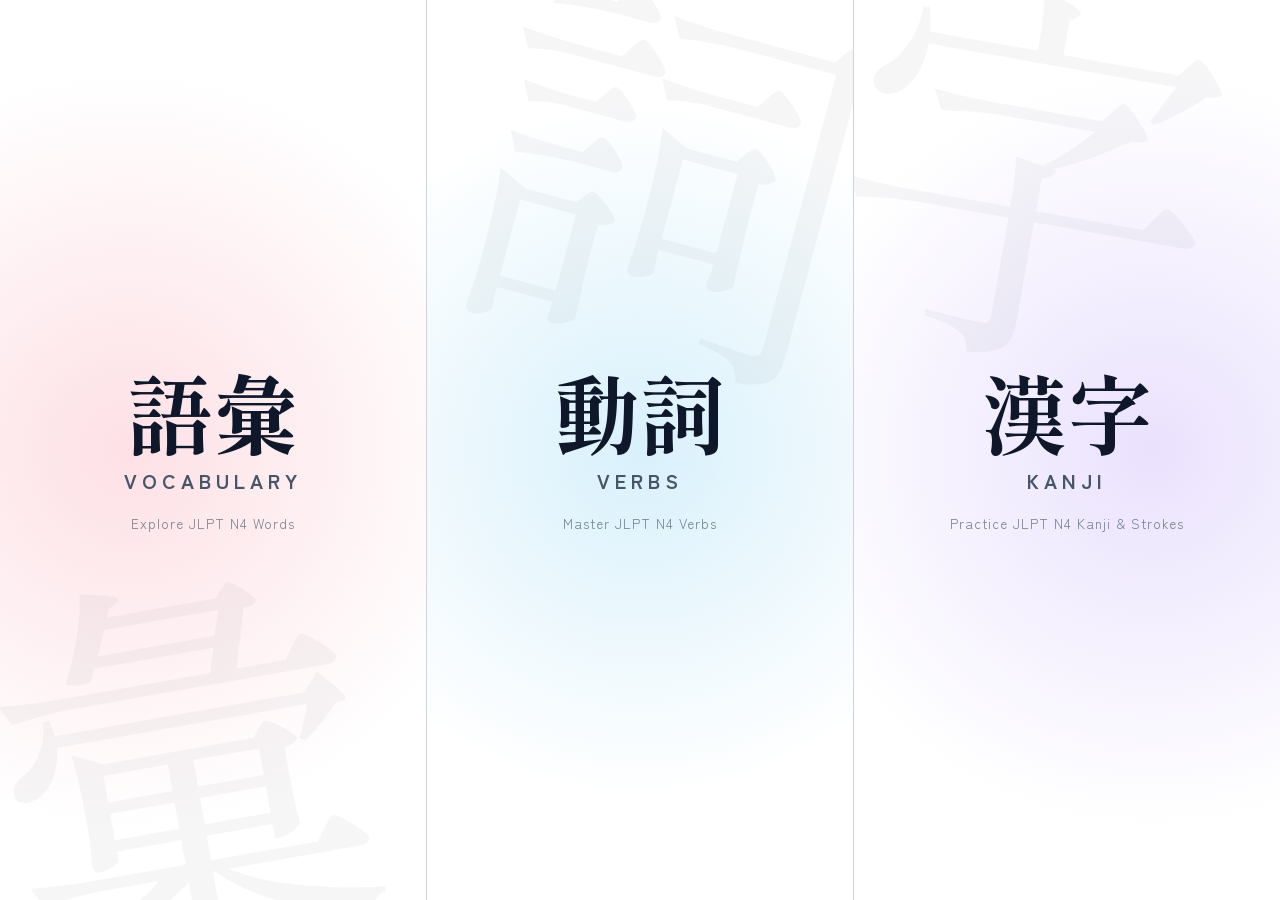
==== commit 93d03b22: "add new features" ====
--- a/index.html
+++ b/index.html
@@ -39,23 +39,70 @@
   </div>
   <header>
     <div class="header-inner">
-      <div class="brand">
-        <div class="hanko" id="logoHome" title="Back to overview">四</div>
+      <div class="brand" id="logoHome" title="Back to Overview">
+        <div class="hanko">
+          <span class="hanko-kanji" id="hankoKanji">四</span>
+          <span class="hanko-badge">N4</span>
+        </div>
         <div class="brand-text">
           <h1>N4 語彙帳</h1>
           <p>JLPT N4 Vocabulary Notebook</p>
         </div>
       </div>
 
-      <div class="mode-selector">
-        <button class="mode-btn" id="modeVocabBtn" title="Study Vocabulary">語彙 Vocab</button>
-        <button class="mode-btn" id="modeVerbsBtn" title="Study Verbs">動詞 Verbs</button>
-        <button class="mode-btn" id="modeKanjiBtn" title="Study Kanji & Strokes">漢字 Kanji</button>
-      </div>
-
       <div class="header-controls">
-        <button class="icon-btn" id="printAllBtn" title="Print / PDF all words" aria-label="Print all words">🖨</button>
-        <button class="icon-btn" id="themeToggle" title="Toggle theme" aria-label="Toggle theme">🌙</button>
+        <button class="icon-btn guide-header-btn" id="modeGuideBtn" title="Features & Usage Guide" aria-label="Features Guide">
+          <svg viewBox="0 0 24 24" width="18" height="18" fill="none" stroke="currentColor" stroke-width="2" stroke-linecap="round" stroke-linejoin="round">
+            <circle cx="12" cy="12" r="10"></circle>
+            <path d="M9.09 9a3 3 0 0 1 5.83 1c0 2-3 3-3 3"></path>
+            <line x1="12" y1="17" x2="12.01" y2="17"></line>
+          </svg>
+          <span class="guide-header-txt">Guide</span>
+        </button>
+        <div class="print-dropdown-wrap">
+          <button class="icon-btn" id="printMenuBtn" title="Print & PDF Export Options" aria-label="Print options">
+            <svg viewBox="0 0 24 24" width="18" height="18" fill="none" stroke="currentColor" stroke-width="2" stroke-linecap="round" stroke-linejoin="round">
+              <polyline points="6 9 6 2 18 2 18 9"></polyline>
+              <path d="M6 18H4a2 2 0 0 1-2-2v-5a2 2 0 0 1 2-2h16a2 2 0 0 1 2 2v5a2 2 0 0 1-2 2h-2"></path>
+              <rect x="6" y="14" width="12" height="8"></rect>
+            </svg>
+          </button>
+          <div class="print-dropdown-menu hidden" id="printDropdownMenu">
+            <div class="print-dropdown-header">
+              <span>Print & PDF Export</span>
+            </div>
+            <button class="print-opt-btn" id="printNormalBtn">
+              <span class="opt-icon">📄</span>
+              <div class="opt-text">
+                <span class="opt-title">Standard Study Sheet</span>
+                <span class="opt-sub">Print all details & translations</span>
+              </div>
+            </button>
+            <button class="print-opt-btn" id="printQuizBtn">
+              <span class="opt-icon">📝</span>
+              <div class="opt-text">
+                <span class="opt-title">Exam & Practice Worksheet</span>
+                <span class="opt-sub">Hides meanings for handwriting practice</span>
+              </div>
+            </button>
+          </div>
+        </div>
+        <button class="icon-btn" id="themeToggle" title="Toggle theme (Light / Dark)" aria-label="Toggle theme">
+          <svg class="theme-icon-sun hidden" viewBox="0 0 24 24" width="18" height="18" fill="none" stroke="currentColor" stroke-width="2" stroke-linecap="round" stroke-linejoin="round">
+            <circle cx="12" cy="12" r="5"></circle>
+            <line x1="12" y1="1" x2="12" y2="3"></line>
+            <line x1="12" y1="21" x2="12" y2="23"></line>
+            <line x1="4.22" y1="4.22" x2="5.64" y2="5.64"></line>
+            <line x1="18.36" y1="18.36" x2="19.78" y2="19.78"></line>
+            <line x1="1" y1="12" x2="3" y2="12"></line>
+            <line x1="21" y1="12" x2="23" y2="12"></line>
+            <line x1="4.22" y1="19.78" x2="5.64" y2="18.36"></line>
+            <line x1="18.36" y1="5.64" x2="19.78" y2="4.22"></line>
+          </svg>
+          <svg class="theme-icon-moon" viewBox="0 0 24 24" width="18" height="18" fill="none" stroke="currentColor" stroke-width="2" stroke-linecap="round" stroke-linejoin="round">
+            <path d="M21 12.79A9 9 0 1 1 11.21 3 7 7 0 0 0 21 12.79z"></path>
+          </svg>
+        </button>
       </div>
     </div>
   </header>
@@ -155,6 +202,37 @@
     <section class="hero">
       <h2 class="jp-title">日本語<span>・</span>N4</h2>
       <p class="sub">語彙は言葉の種 — Words are the seeds of language</p>
+      
+      <div class="mode-bar-wrap">
+        <nav class="mode-selector" aria-label="Study Mode Selection">
+          <button class="mode-btn" id="modeVocabBtn" title="Study Vocabulary">
+            <svg class="nav-icon" viewBox="0 0 24 24" width="18" height="18" fill="none" stroke="currentColor" stroke-width="2" stroke-linecap="round" stroke-linejoin="round">
+              <path d="M4 19.5A2.5 2.5 0 0 1 6.5 17H20"></path>
+              <path d="M6.5 2H20v20H6.5A2.5 2.5 0 0 1 4 19.5v-15A2.5 2.5 0 0 1 6.5 2z"></path>
+            </svg>
+            <span class="nav-label-jp">語彙</span>
+            <span class="nav-label-en">Vocab</span>
+          </button>
+          <button class="mode-btn" id="modeVerbsBtn" title="Study Verbs">
+            <svg class="nav-icon" viewBox="0 0 24 24" width="18" height="18" fill="none" stroke="currentColor" stroke-width="2" stroke-linecap="round" stroke-linejoin="round">
+              <polygon points="13 2 3 14 12 14 11 22 21 10 12 10 13 2"></polygon>
+            </svg>
+            <span class="nav-label-jp">動詞</span>
+            <span class="nav-label-en">Verbs</span>
+          </button>
+          <button class="mode-btn" id="modeKanjiBtn" title="Study Kanji & Stroke Order">
+            <svg class="nav-icon" viewBox="0 0 24 24" width="18" height="18" fill="none" stroke="currentColor" stroke-width="2" stroke-linecap="round" stroke-linejoin="round">
+              <path d="M12 19l7-7 3 3-7 7-3-3z"></path>
+              <path d="M18 13l-1.5-7.5L2 2l3.5 14.5L13 18l5-5z"></path>
+              <path d="M2 2l7.586 7.586"></path>
+              <circle cx="11" cy="11" r="2"></circle>
+            </svg>
+            <span class="nav-label-jp">漢字</span>
+            <span class="nav-label-en">Kanji</span>
+          </button>
+        </nav>
+      </div>
+
       <div class="meta-row">
         <span class="pill"><b id="totalCount">0</b> words</span>
         <!--<span class="pill"><b id="catCount">0</b> categories</span>-->
--- a/style.css
+++ b/style.css
@@ -1,30 +1,36 @@
 :root {
-  --paper: #f4ecda;
-  --paper-2: #eee2c8;
-  --ink: #2a241c;
-  --ink-soft: #5a5040;
-  --shu: #c1391f;
-  --shu-dark: #9c2c17;
-  --gold: #a9822f;
-  --line: #d9c9a3;
-  --card: #fbf6e9;
-  --shadow: 0 8px 24px rgba(42, 36, 28, 0.10);
-  --accent-glow: rgba(193, 57, 31, 0.18);
+  --paper: #f8fafc;
+  --paper-2: #f1f5f9;
+  --ink: #0f172a;
+  --ink-soft: #475569;
+  --shu: #f43f5e;       /* Vibrant Crimson Rose */
+  --shu-dark: #e11d48;
+  --gold: #f59e0b;      /* Radiant Amber Gold */
+  --line: #cbd5e1;      /* Crisp slate border */
+  --card: #ffffff;      /* Pure crisp card */
+  --shadow: 0 10px 25px -5px rgba(15, 23, 42, 0.08), 0 8px 10px -6px rgba(15, 23, 42, 0.04);
+  --accent-glow: rgba(244, 63, 94, 0.22);
+  --vocab-accent: #f43f5e;
+  --verbs-accent: #0ea5e9;
+  --kanji-accent: #8b5cf6;
   color-scheme: light;
 }
 
 [data-theme="dark"] {
-  --paper: #171410;
-  --paper-2: #1f1b15;
-  --ink: #ece2cc;
-  --ink-soft: #b8ac91;
-  --shu: #e8583c;
-  --shu-dark: #c1391f;
-  --gold: #d9b45e;
-  --line: #39321f;
-  --card: #211c14;
-  --shadow: 0 10px 30px rgba(0, 0, 0, 0.5);
-  --accent-glow: rgba(232, 88, 60, 0.20);
+  --paper: #0b0f19;     /* Deep Midnight Obsidian */
+  --paper-2: #111827;   /* Sleek Dark Slate */
+  --ink: #f8fafc;       /* Crisp Bright White */
+  --ink-soft: #94a3b8;   /* Smooth Silver Slate */
+  --shu: #fb7185;       /* Neon Coral Rose */
+  --shu-dark: #f43f5e;
+  --gold: #fbbf24;      /* Luminous Amber */
+  --line: #1e293b;      /* Subtle border */
+  --card: #131b2e;      /* Rich Deep Navy Card */
+  --shadow: 0 14px 35px -5px rgba(0, 0, 0, 0.65), 0 0 15px rgba(251, 113, 133, 0.12);
+  --accent-glow: rgba(251, 113, 133, 0.28);
+  --vocab-accent: #fb7185;
+  --verbs-accent: #38bdf8;
+  --kanji-accent: #a78bfa;
   color-scheme: dark;
 }
 
@@ -77,88 +83,236 @@
   position: sticky;
   top: 0;
   z-index: 50;
-  backdrop-filter: blur(10px);
-  background: color-mix(in srgb, var(--paper) 88%, transparent);
+  backdrop-filter: blur(16px);
+  -webkit-backdrop-filter: blur(16px);
+  background: color-mix(in srgb, var(--paper) 85%, transparent);
   border-bottom: 1px solid var(--line);
+  transition: all 0.3s ease;
 }
 
 .header-inner {
   max-width: 1180px;
   margin: 0 auto;
-  padding: 16px 22px;
-  display: flex;
-  align-items: center;
-  gap: 18px;
+  padding: 12px 22px;
+  display: flex;
+  align-items: center;
+  gap: 16px;
   justify-content: space-between;
 }
 
 .brand {
   display: flex;
   align-items: center;
-  gap: 14px;
+  gap: 12px;
+  cursor: pointer;
+  user-select: none;
 }
 
 .hanko {
-  width: 52px;
-  height: 52px;
-  border-radius: 8px;
-  background: var(--shu);
+  width: 48px;
+  height: 48px;
+  border-radius: 12px;
+  background: linear-gradient(135deg, var(--shu), var(--shu-dark));
   color: #fff8ec;
   display: flex;
+  flex-direction: column;
   align-items: center;
   justify-content: center;
+  position: relative;
+  box-shadow: 0 4px 14px rgba(244, 63, 94, 0.3);
+  transform: rotate(-2deg);
+  border: 2px solid color-mix(in srgb, var(--shu) 60%, black);
+  flex-shrink: 0;
+  transition: transform 0.25s cubic-bezier(0.34, 1.56, 0.64, 1), box-shadow 0.25s ease;
+}
+
+.brand:hover .hanko {
+  transform: rotate(0deg) scale(1.06);
+  box-shadow: 0 6px 18px rgba(244, 63, 94, 0.45);
+}
+
+.hanko-kanji {
   font-family: 'Shippori Mincho', serif;
   font-weight: 800;
-  font-size: 22px;
-  box-shadow: var(--shadow);
-  transform: rotate(-2deg);
-  border: 2px solid color-mix(in srgb, var(--shu) 60%, black);
-  letter-spacing: -2px;
-  flex-shrink: 0;
-  cursor: pointer;
+  font-size: 20px;
+  line-height: 1;
+  letter-spacing: -1px;
+}
+
+.hanko-badge {
+  font-size: 9px;
+  font-weight: 900;
+  letter-spacing: 0.5px;
+  opacity: 0.9;
+  line-height: 1;
+  margin-top: 2px;
+  text-transform: uppercase;
 }
 
 .brand-text h1 {
   margin: 0;
   font-family: 'Shippori Mincho', serif;
-  font-size: clamp(20px, 3vw, 28px);
+  font-size: clamp(18px, 2.5vw, 24px);
   font-weight: 800;
   letter-spacing: 0.5px;
   line-height: 1.1;
+  color: var(--ink);
 }
 
 .brand-text p {
   margin: 2px 0 0;
-  font-size: 12.5px;
-  color: var(--ink-soft);
-  letter-spacing: 1.5px;
+  font-size: 11.5px;
+  color: var(--ink-soft);
+  letter-spacing: 1.2px;
   text-transform: uppercase;
-}
-
+  font-weight: 600;
+}
+
+/* Header Controls & Print Dropdown */
 .header-controls {
   display: flex;
   align-items: center;
   gap: 10px;
+  position: relative;
+}
+
+.guide-header-btn {
+  width: auto !important;
+  padding: 0 14px !important;
+  border-radius: 999px !important;
+  gap: 6px;
+  font-size: 13px;
+  font-weight: 700;
+  color: var(--ink-soft);
+}
+
+.guide-header-btn .guide-header-txt {
+  font-size: 12px;
+  letter-spacing: 0.5px;
+  text-transform: uppercase;
+}
+
+body.mode-guide .guide-header-btn {
+  background: linear-gradient(135deg, #10b981, #059669);
+  color: #ffffff !important;
+  border-color: transparent;
+  box-shadow: 0 4px 14px rgba(16, 185, 129, 0.35);
 }
 
 .icon-btn {
   border: 1px solid var(--line);
   background: var(--card);
   color: var(--ink);
-  width: 42px;
-  height: 42px;
-  border-radius: 50%;
+  width: 40px;
+  height: 40px;
+  border-radius: 12px;
   cursor: pointer;
   display: flex;
   align-items: center;
   justify-content: center;
-  font-size: 18px;
-  transition: transform 0.25s ease, background 0.25s ease;
+  transition: transform 0.2s ease, background 0.2s ease, border-color 0.2s ease, box-shadow 0.2s ease;
+  box-shadow: var(--shadow);
 }
 
 .icon-btn:hover {
   transform: translateY(-2px);
   background: var(--paper-2);
+  border-color: var(--shu);
+  color: var(--shu);
+}
+
+.print-dropdown-wrap {
+  position: relative;
+}
+
+.print-dropdown-menu {
+  position: absolute;
+  top: calc(100% + 8px);
+  right: 0;
+  width: 280px;
+  background: var(--card);
+  border: 1px solid var(--line);
+  border-radius: 16px;
+  box-shadow: 0 16px 36px rgba(0, 0, 0, 0.16);
+  padding: 8px;
+  z-index: 100;
+  display: flex;
+  flex-direction: column;
+  gap: 4px;
+  animation: dropDownPop 0.2s cubic-bezier(0.34, 1.56, 0.64, 1);
+}
+
+[data-theme="dark"] .print-dropdown-menu {
+  box-shadow: 0 20px 45px rgba(0, 0, 0, 0.6);
+}
+
+.print-dropdown-menu.hidden {
+  display: none;
+}
+
+@keyframes dropDownPop {
+  0% { transform: translateY(-8px) scale(0.95); opacity: 0; }
+  100% { transform: translateY(0) scale(1); opacity: 1; }
+}
+
+.print-dropdown-header {
+  padding: 8px 10px 6px;
+  font-size: 11px;
+  font-weight: 800;
+  text-transform: uppercase;
+  letter-spacing: 1px;
+  color: var(--ink-soft);
+  border-bottom: 1px solid var(--line);
+  margin-bottom: 4px;
+}
+
+.print-opt-btn {
+  display: flex;
+  align-items: center;
+  gap: 12px;
+  padding: 10px 12px;
+  border-radius: 10px;
+  border: 1px solid transparent;
+  background: transparent;
+  color: var(--ink);
+  text-align: left;
+  cursor: pointer;
+  transition: all 0.2s ease;
+  width: 100%;
+}
+
+.print-opt-btn:hover {
+  background: var(--paper-2);
+  border-color: var(--line);
+  transform: translateX(2px);
+}
+
+.print-opt-btn .opt-icon {
+  font-size: 20px;
+  flex-shrink: 0;
+}
+
+.print-opt-btn .opt-text {
+  display: flex;
+  flex-direction: column;
+  gap: 2px;
+}
+
+.print-opt-btn .opt-title {
+  font-size: 13px;
+  font-weight: 700;
+  color: var(--ink);
+}
+
+.print-opt-btn .opt-sub {
+  font-size: 11px;
+  color: var(--ink-soft);
+  line-height: 1.3;
+}
+
+.theme-icon-sun.hidden,
+.theme-icon-moon.hidden {
+  display: none;
 }
 
 /* ---------- HERO ---------- */
@@ -795,6 +949,48 @@
   body.practice-mode .col-en,
   body.practice-mode .col-si {
     filter: none !important;
+  }
+
+  /* Practice / Quiz Sheet Print: Hide Meanings & provide dotted blank write-in lines */
+  body.print-hide-meanings .col-en,
+  body.print-hide-meanings .col-si,
+  body.print-hide-meanings .reading-val,
+  body.print-hide-meanings .kanji-si-meaning,
+  body.print-hide-meanings .kanji-en-meaning,
+  body.print-hide-meanings .kw-meaning {
+    color: transparent !important;
+    position: relative;
+  }
+
+  body.print-hide-meanings .vocab-table .col-en::after,
+  body.print-hide-meanings .vocab-table .col-si::after {
+    content: "..................................................";
+    position: absolute;
+    left: 12px;
+    right: 12px;
+    top: 50%;
+    transform: translateY(-50%);
+    color: #999 !important;
+    font-size: 11px;
+    letter-spacing: 2px;
+    overflow: hidden;
+    white-space: nowrap;
+  }
+
+  body.print-hide-meanings .kanji-meanings-box::after {
+    content: "Meaning: ..............................................................";
+    color: #888 !important;
+    font-size: 12px;
+    letter-spacing: 1px;
+    display: block;
+    margin-top: 4px;
+  }
+
+  body.print-hide-meanings .reading-row::after {
+    content: ".........................";
+    color: #888 !important;
+    font-size: 11px;
+    letter-spacing: 1.5px;
   }
 
   .print-title {
@@ -997,16 +1193,16 @@
 }
 
 .vocab-panel {
-  background: radial-gradient(circle at 30% 50%, var(--accent-glow), transparent 70%), var(--card);
+  background: radial-gradient(circle at 30% 50%, rgba(244, 63, 94, 0.16), transparent 70%), var(--card);
   border-right: 1px solid var(--line);
 }
 
 .verbs-panel {
-  background: radial-gradient(circle at 70% 50%, rgba(169, 130, 47, 0.1), transparent 70%), var(--card);
+  background: radial-gradient(circle at 50% 50%, rgba(14, 165, 233, 0.16), transparent 70%), var(--card);
 }
 
 .kanji-panel {
-  background: radial-gradient(circle at 70% 50%, rgba(30, 96, 145, 0.12), transparent 70%), var(--card);
+  background: radial-gradient(circle at 70% 50%, rgba(139, 92, 246, 0.18), transparent 70%), var(--card);
   border-left: 1px solid var(--line);
 }
 
@@ -1017,17 +1213,17 @@
 
 /* Hover Glow Effects */
 .vocab-panel:hover {
-  box-shadow: inset -10px 0 35px var(--accent-glow), 0 0 50px var(--accent-glow);
+  box-shadow: inset -10px 0 35px rgba(244, 63, 94, 0.25), 0 0 50px rgba(244, 63, 94, 0.25);
   z-index: 2;
 }
 
 .verbs-panel:hover {
-  box-shadow: inset 10px 0 35px rgba(169, 130, 47, 0.15), 0 0 50px rgba(169, 130, 47, 0.15);
+  box-shadow: inset 0 0 35px rgba(14, 165, 233, 0.25), 0 0 50px rgba(14, 165, 233, 0.25);
   z-index: 2;
 }
 
 .kanji-panel:hover {
-  box-shadow: inset 10px 0 35px rgba(30, 96, 145, 0.20), 0 0 50px rgba(30, 96, 145, 0.20);
+  box-shadow: inset 10px 0 35px rgba(139, 92, 246, 0.30), 0 0 50px rgba(139, 92, 246, 0.30);
   z-index: 2;
 }
 
@@ -1064,13 +1260,13 @@
 }
 
 .kanji-panel:hover .panel-jp {
-  color: #1e6091;
-  text-shadow: 0 0 20px rgba(30, 96, 145, 0.5);
+  color: #8b5cf6;
+  text-shadow: 0 0 20px rgba(139, 92, 246, 0.5);
 }
 
 [data-theme="dark"] .kanji-panel:hover .panel-jp {
-  color: #4da3ff;
-  text-shadow: 0 0 20px rgba(77, 163, 255, 0.5);
+  color: #a78bfa;
+  text-shadow: 0 0 20px rgba(167, 139, 250, 0.5);
 }
 
 .panel-en {
@@ -1130,8 +1326,8 @@
 
 .kanji-panel::before {
   content: "字";
-  right: -5%;
-  bottom: -15%;
+  left: -5%;
+  top: -15%;
   transform: rotate(10deg);
 }
 
@@ -1224,55 +1420,409 @@
   font-weight: 700;
 }
 
-/* ---------- HEADER MODE TABS ---------- */
+/* ---------- HERO MODE TABS (STYLISH SEGMENTED CONTROLS) ---------- */
+.mode-bar-wrap {
+  display: flex;
+  justify-content: center;
+  margin: 22px 0 16px;
+}
+
 .mode-selector {
-  display: flex;
-  background: var(--paper-2);
-  padding: 4px;
+  display: inline-flex;
+  background: color-mix(in srgb, var(--card) 90%, var(--paper-2));
+  padding: 6px;
   border-radius: 999px;
+  border: 1.5px solid var(--line);
+  gap: 6px;
+  box-shadow: 0 10px 30px -5px rgba(0, 0, 0, 0.08), 0 0 0 1px rgba(255, 255, 255, 0.05);
+  backdrop-filter: blur(10px);
+}
+
+.mode-btn {
+  border: 1px solid transparent;
+  background: transparent;
+  color: var(--ink-soft);
+  font-family: inherit;
+  font-size: 13.5px;
+  font-weight: 700;
+  padding: 9px 20px;
+  border-radius: 999px;
+  cursor: pointer;
+  transition: all 0.25s cubic-bezier(0.34, 1.56, 0.64, 1);
+  display: inline-flex;
+  align-items: center;
+  gap: 8px;
+  user-select: none;
+  white-space: nowrap;
+}
+
+.mode-btn .nav-icon {
+  flex-shrink: 0;
+  transition: transform 0.2s ease;
+}
+
+.mode-btn .nav-label-jp {
+  font-family: 'Shippori Mincho', serif;
+  font-size: 14px;
+  font-weight: 700;
+}
+
+.mode-btn .nav-label-en {
+  font-size: 11.5px;
+  font-weight: 700;
+  opacity: 0.85;
+  text-transform: uppercase;
+  letter-spacing: 0.6px;
+}
+
+.mode-btn:hover {
+  color: var(--ink);
+  background: color-mix(in srgb, var(--card) 70%, transparent);
+  border-color: color-mix(in srgb, var(--line) 80%, transparent);
+  transform: translateY(-1px);
+}
+
+.mode-btn:hover .nav-icon {
+  transform: translateY(-1px) scale(1.08);
+}
+
+body.mode-vocab #modeVocabBtn {
+  background: linear-gradient(135deg, var(--vocab-accent), var(--shu-dark));
+  color: #ffffff;
+  border-color: transparent;
+  box-shadow: 0 4px 18px rgba(244, 63, 94, 0.4);
+}
+
+body.mode-verbs #modeVerbsBtn {
+  background: linear-gradient(135deg, var(--verbs-accent), #0284c7);
+  color: #ffffff;
+  border-color: transparent;
+  box-shadow: 0 4px 18px rgba(14, 165, 233, 0.4);
+}
+
+body.mode-kanji #modeKanjiBtn {
+  background: linear-gradient(135deg, var(--kanji-accent), #7c3aed);
+  color: #ffffff;
+  border-color: transparent;
+  box-shadow: 0 4px 18px rgba(139, 92, 246, 0.4);
+}
+
+[data-theme="dark"] body.mode-verbs #modeVerbsBtn,
+[data-theme="dark"] body.mode-vocab #modeVocabBtn,
+[data-theme="dark"] body.mode-kanji #modeKanjiBtn {
+  color: #ffffff;
+}
+
+/* =========================================================
+   FEATURES GUIDE PAGE STYLES
+========================================================= */
+.guide-container {
+  max-width: 1080px;
+  margin: 0 auto;
+  padding: 10px 0 40px;
+  animation: fadeInGuide 0.4s ease;
+}
+
+@keyframes fadeInGuide {
+  from { opacity: 0; transform: translateY(12px); }
+  to { opacity: 1; transform: translateY(0); }
+}
+
+.guide-hero {
+  text-align: center;
+  padding: 30px 20px 40px;
+  border-bottom: 1px solid var(--line);
+  margin-bottom: 40px;
+  position: relative;
+}
+
+.guide-hero-badge {
+  display: inline-flex;
+  align-items: center;
+  gap: 8px;
+  background: color-mix(in srgb, #10b981 12%, var(--card));
+  color: #10b981;
+  border: 1px solid color-mix(in srgb, #10b981 30%, transparent);
+  padding: 6px 14px;
+  border-radius: 999px;
+  font-size: 12.5px;
+  font-weight: 700;
+  letter-spacing: 0.5px;
+  text-transform: uppercase;
+  margin-bottom: 16px;
+}
+
+[data-theme="dark"] .guide-hero-badge {
+  background: color-mix(in srgb, #10b981 20%, var(--card));
+  color: #34d399;
+}
+
+.guide-hero h2 {
+  font-family: 'Shippori Mincho', serif;
+  font-size: clamp(28px, 4.5vw, 44px);
+  font-weight: 800;
+  margin: 0 0 12px;
+  color: var(--ink);
+  letter-spacing: 1px;
+}
+
+.guide-hero p {
+  font-size: 16px;
+  color: var(--ink-soft);
+  max-width: 680px;
+  margin: 0 auto;
+  line-height: 1.6;
+}
+
+/* Feature Quick Jump Grid */
+.guide-quick-nav {
+  display: flex;
+  gap: 10px;
+  justify-content: center;
+  flex-wrap: wrap;
+  margin-top: 24px;
+}
+
+.guide-jump-pill {
   border: 1px solid var(--line);
-  gap: 2px;
-}
-
-.mode-btn {
-  border: none;
-  background: transparent;
-  color: var(--ink-soft);
-  font-family: inherit;
-  font-size: 13px;
-  font-weight: 700;
+  background: var(--card);
+  color: var(--ink);
   padding: 8px 16px;
   border-radius: 999px;
+  font-size: 13px;
+  font-weight: 600;
   cursor: pointer;
-  transition: all 0.3s ease;
+  text-decoration: none;
+  transition: all 0.2s ease;
+  display: inline-flex;
+  align-items: center;
+  gap: 6px;
+}
+
+.guide-jump-pill:hover {
+  border-color: #10b981;
+  color: #10b981;
+  transform: translateY(-2px);
+  box-shadow: var(--shadow);
+}
+
+/* Feature Bento Grid */
+.features-grid {
+  display: grid;
+  grid-template-columns: repeat(auto-fit, minmax(320px, 1fr));
+  gap: 24px;
+}
+
+.feature-card {
+  background: var(--card);
+  border: 1.5px solid var(--line);
+  border-radius: 20px;
+  padding: 28px 24px;
+  box-shadow: var(--shadow);
+  display: flex;
+  flex-direction: column;
+  position: relative;
+  overflow: hidden;
+  transition: transform 0.25s ease, border-color 0.25s ease, box-shadow 0.25s ease;
+}
+
+.feature-card:hover {
+  transform: translateY(-4px);
+  box-shadow: 0 16px 36px rgba(0, 0, 0, 0.1);
+  border-color: var(--card-accent, var(--shu));
+}
+
+.feature-card.highlight {
+  grid-column: 1 / -1;
+  background: linear-gradient(135deg, var(--card), color-mix(in srgb, var(--paper-2) 60%, var(--card)));
+}
+
+.feature-card-header {
+  display: flex;
+  align-items: flex-start;
+  gap: 16px;
+  margin-bottom: 16px;
+}
+
+.feature-icon-wrap {
+  width: 52px;
+  height: 52px;
+  border-radius: 16px;
+  background: var(--icon-bg, color-mix(in srgb, var(--shu) 12%, var(--card)));
+  color: var(--icon-color, var(--shu));
+  border: 1px solid var(--icon-border, color-mix(in srgb, var(--shu) 25%, transparent));
+  display: flex;
+  align-items: center;
+  justify-content: center;
+  font-size: 24px;
+  flex-shrink: 0;
+}
+
+.feature-title-wrap h3 {
+  margin: 0;
+  font-size: 19px;
+  font-weight: 800;
+  color: var(--ink);
+  letter-spacing: 0.3px;
+  display: flex;
+  align-items: center;
+  gap: 8px;
+  flex-wrap: wrap;
+}
+
+.feature-tag {
+  font-size: 11px;
+  font-weight: 700;
+  padding: 3px 8px;
+  border-radius: 6px;
+  background: var(--tag-bg, var(--paper-2));
+  color: var(--tag-color, var(--ink-soft));
   text-transform: uppercase;
   letter-spacing: 0.5px;
 }
 
-.mode-btn:hover {
-  color: var(--ink);
-}
-
-body.mode-vocab #modeVocabBtn {
+.feature-title-wrap p {
+  margin: 4px 0 0;
+  font-size: 13px;
+  color: var(--ink-soft);
+}
+
+.feature-desc {
+  font-size: 14.5px;
+  color: var(--ink);
+  line-height: 1.6;
+  margin: 0 0 18px;
+}
+
+.feature-points {
+  list-style: none;
+  padding: 0;
+  margin: 0 0 20px;
+  display: flex;
+  flex-direction: column;
+  gap: 10px;
+}
+
+.feature-point {
+  display: flex;
+  align-items: flex-start;
+  gap: 10px;
+  font-size: 13.5px;
+  color: var(--ink);
+  line-height: 1.45;
+}
+
+.feature-point-icon {
+  color: #10b981;
+  font-weight: 800;
+  font-size: 14px;
+  margin-top: 1px;
+  flex-shrink: 0;
+}
+
+.feature-point strong {
+  color: var(--ink);
+}
+
+/* Feature Preview Box / Demo Area */
+.feature-preview {
+  background: var(--paper-2);
+  border: 1px solid var(--line);
+  border-radius: 12px;
+  padding: 16px;
+  margin-top: auto;
+  display: flex;
+  flex-direction: column;
+  gap: 10px;
+}
+
+.feature-preview-title {
+  font-size: 11.5px;
+  font-weight: 800;
+  text-transform: uppercase;
+  letter-spacing: 0.8px;
+  color: var(--ink-soft);
+}
+
+.feature-demo-actions {
+  display: flex;
+  gap: 8px;
+  flex-wrap: wrap;
+}
+
+.feature-action-btn {
+  border: 1px solid var(--line);
+  background: var(--card);
+  color: var(--ink);
+  padding: 7px 14px;
+  border-radius: 8px;
+  font-size: 12.5px;
+  font-weight: 700;
+  cursor: pointer;
+  display: inline-flex;
+  align-items: center;
+  gap: 6px;
+  transition: all 0.2s ease;
+}
+
+.feature-action-btn:hover {
+  border-color: var(--shu);
+  color: var(--shu);
+  transform: translateY(-1px);
+}
+
+.feature-action-btn.primary {
   background: var(--shu);
-  color: #fff8ec;
-  box-shadow: 0 2px 8px rgba(193, 57, 31, 0.25);
-}
-
-body.mode-verbs #modeVerbsBtn {
-  background: var(--shu);
-  color: #171410;
-  box-shadow: 0 2px 8px rgba(169, 130, 47, 0.25);
-}
-
-body.mode-kanji #modeKanjiBtn {
-  background: var(--shu);
-  color: #fff8ec;
-  box-shadow: 0 2px 8px rgba(30, 96, 145, 0.25);
-}
-
-[data-theme="dark"] body.mode-verbs #modeVerbsBtn {
-  color: #171410;
+  color: #ffffff;
+  border-color: var(--shu);
+}
+
+.feature-action-btn.primary:hover {
+  background: var(--shu-dark);
+  color: #ffffff;
+}
+
+/* Comparison banner for Print (Hiding vs Showing) */
+.print-compare-grid {
+  display: grid;
+  grid-template-columns: 1fr 1fr;
+  gap: 14px;
+  margin: 14px 0;
+}
+
+@media (max-width: 640px) {
+  .print-compare-grid {
+    grid-template-columns: 1fr;
+  }
+}
+
+.print-compare-card {
+  border: 1px solid var(--line);
+  background: var(--card);
+  padding: 14px;
+  border-radius: 12px;
+}
+
+.print-compare-card.standard {
+  border-left: 4px solid #0ea5e9;
+}
+
+.print-compare-card.quiz {
+  border-left: 4px solid var(--shu);
+}
+
+.print-compare-card h4 {
+  margin: 0 0 6px;
+  font-size: 14px;
+  font-weight: 700;
+  color: var(--ink);
+}
+
+.print-compare-card p {
+  margin: 0;
+  font-size: 12.5px;
+  color: var(--ink-soft);
+  line-height: 1.4;
 }
 
 /* ---------- KANJI CARDS & WORKBOOK LAYOUT ---------- */
@@ -2014,13 +2564,22 @@
 
 @media (max-width: 640px) {
   .mode-selector {
-    order: 3;
     width: 100%;
-    margin-top: 10px;
     justify-content: center;
+    gap: 4px;
+    padding: 4px;
+  }
+
+  .mode-btn {
+    padding: 7px 12px;
+    font-size: 12px;
+  }
+
+  .mode-btn .nav-label-en {
+    display: none;
   }
 
   .header-inner {
-    flex-wrap: wrap;
+    padding: 10px 14px;
   }
 }
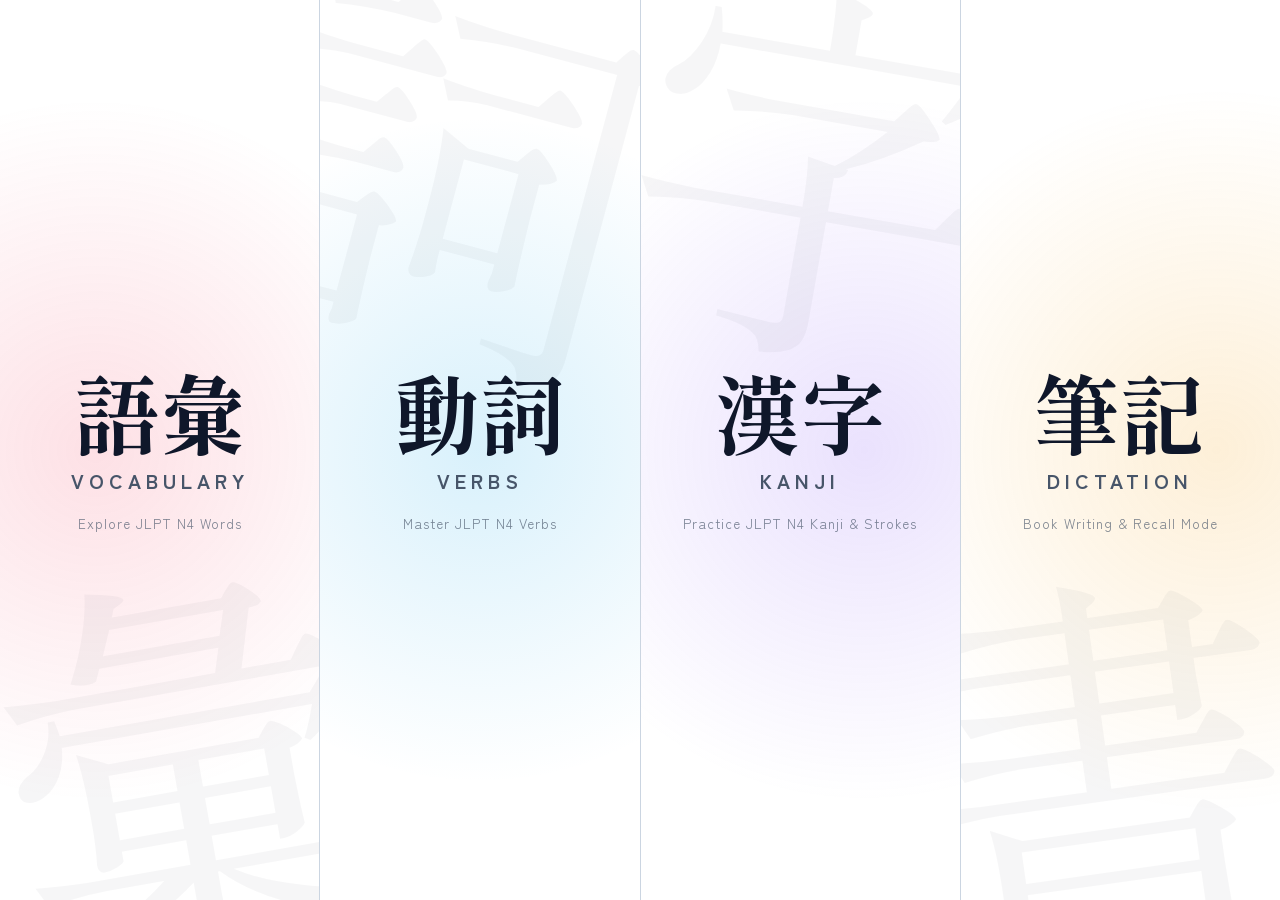
==== commit c598bb8f: "add dictation page" ====
--- a/index.html
+++ b/index.html
@@ -4,8 +4,98 @@
 <head>
   <meta charset="UTF-8">
   <meta name="viewport" content="width=device-width, initial-scale=1.0">
-  <title>JLPT N4 Notebook — 語彙・動詞・漢字</title>
+
+  <!-- Google tag (gtag.js) -->
+  <script async src="https://www.googletagmanager.com/gtag/js?id=G-02009WDHFM"></script>
+  <script>
+    window.dataLayer = window.dataLayer || [];
+    function gtag() { dataLayer.push(arguments); }
+    gtag('js', new Date());
+
+    gtag('config', 'G-02009WDHFM');
+  </script>
+
+  <title>JLPT N4 Study Notebook - Vocabulary, Verbs & Kanji | Free Online Japanese Learning</title>
+  <meta name="description"
+    content="Free interactive JLPT N4 study tool with 600+ vocabulary words, verbs, and kanji. Practice stroke order, print worksheets, and study with English & Sinhala meanings. Perfect for JLPT N4, NAT-TEST 4Q, and JFT-Basic preparation.">
+  <meta name="robots" content="index, follow">
+  <link rel="canonical" href="https://n4words.codexblaze.online/">
+  <meta name="author" content="CodeXBlaze">
+  <meta name="theme-color" content="#0b0f19">
+
+  <!-- Open Graph / Facebook -->
+  <meta property="og:type" content="website">
+  <meta property="og:url" content="https://n4words.codexblaze.online/">
+  <meta property="og:title" content="JLPT N4 Study Notebook — Vocabulary, Verbs & Kanji">
+  <meta property="og:description"
+    content="Free interactive Japanese study tool with 600+ N4 vocabulary, verbs, and kanji. Stroke practice canvas, printable worksheets, audio pronunciation, and bilingual English & Sinhala meanings.">
+  <meta property="og:site_name" content="N4 Words — JLPT N4 Notebook">
+  <meta property="og:locale" content="en_US">
+
+  <!-- Twitter / X -->
+  <meta name="twitter:card" content="summary_large_image">
+  <meta name="twitter:title" content="JLPT N4 Study Notebook — Vocabulary, Verbs & Kanji">
+  <meta name="twitter:description"
+    content="Free interactive Japanese study tool with 600+ N4 vocabulary, verbs, and kanji. Stroke practice, printable worksheets, audio, and bilingual meanings.">
+
+  <!-- Structured Data: WebSite -->
+  <script type="application/ld+json">
+  {
+    "@context": "https://schema.org",
+    "@type": "WebSite",
+    "name": "N4 Words — JLPT N4 Notebook",
+    "alternateName": ["JLPT N4 Notebook", "N4 語彙帳"],
+    "url": "https://n4words.codexblaze.online/",
+    "description": "Free interactive JLPT N4 study companion with vocabulary, verbs, and kanji including stroke practice, audio pronunciation, and printable worksheets.",
+    "inLanguage": ["en", "ja", "si"],
+    "potentialAction": {
+      "@type": "SearchAction",
+      "target": {
+        "@type": "EntryPoint",
+        "urlTemplate": "https://n4words.codexblaze.online/?q={search_term_string}"
+      },
+      "query-input": "required name=search_term_string"
+    }
+  }
+  </script>
+
+  <!-- Structured Data: LearningResource -->
+  <script type="application/ld+json">
+  {
+    "@context": "https://schema.org",
+    "@type": "LearningResource",
+    "name": "JLPT N4 Study Notebook — Vocabulary, Verbs & Kanji",
+    "description": "A comprehensive, free online study tool covering JLPT N4 vocabulary (600+ words), verbs, and kanji with interactive stroke order practice, audio pronunciation, search, flashcard mode, and printable A4 worksheets.",
+    "url": "https://n4words.codexblaze.online/",
+    "inLanguage": ["en", "ja", "si"],
+    "educationalLevel": "JLPT N4 / Beginner-Intermediate",
+    "learningResourceType": ["interactive resource", "practice exercise", "reference material"],
+    "teaches": ["Japanese vocabulary", "Japanese verbs", "Kanji stroke order", "JLPT N4 preparation"],
+    "audience": {
+      "@type": "EducationalAudience",
+      "educationalRole": "student",
+      "audienceType": "Japanese language learners"
+    },
+    "isAccessibleForFree": true,
+    "creator": {
+      "@type": "Organization",
+      "name": "CodeXBlaze",
+      "url": "https://codexblaze.online"
+    },
+    "about": [
+      {"@type": "Thing", "name": "JLPT N4"},
+      {"@type": "Thing", "name": "Japanese Language"},
+      {"@type": "Thing", "name": "Japanese Vocabulary"},
+      {"@type": "Thing", "name": "Japanese Kanji"},
+      {"@type": "Thing", "name": "NAT-TEST 4Q"},
+      {"@type": "Thing", "name": "JFT-Basic"}
+    ]
+  }
+  </script>
+
+  <!-- Fonts: preconnect for speed -->
   <link rel="preconnect" href="https://fonts.googleapis.com">
+  <link rel="preconnect" href="https://fonts.gstatic.com" crossorigin>
   <link
     href="https://fonts.googleapis.com/css2?family=Shippori+Mincho:wght@400;500;600;700;800&family=Zen+Kaku+Gothic+New:wght@400;500;700;900&family=Noto+Sans+Sinhala:wght@400;500;600;700&family=Cormorant+Garamond:ital@1&display=swap"
     rel="stylesheet">
@@ -36,7 +126,51 @@
         <div class="panel-desc">Practice JLPT N4 Kanji & Strokes</div>
       </div>
     </div>
+    <a class="landing-panel dictation-panel" id="selectDictation" href="dictation.html">
+      <div class="panel-content">
+        <div class="panel-jp">筆記</div>
+        <div class="panel-en">DICTATION</div>
+        <div class="panel-desc">Book Writing & Recall Mode</div>
+      </div>
+    </a>
   </div>
+
+  <!-- SEO: Crawlable content for search engines (visible in noscript / initial paint) -->
+  <noscript>
+    <div style="max-width:800px;margin:40px auto;padding:20px;font-family:sans-serif;line-height:1.8;color:#333">
+      <h1>JLPT N4 Study Notebook — Free Japanese Vocabulary, Verbs & Kanji Learning Tool</h1>
+      <p>Welcome to the <strong>JLPT N4 Notebook</strong>, a free interactive study companion for Japanese language
+        learners preparing for the <strong>JLPT N4</strong>, <strong>NAT-TEST 4Q</strong>, or <strong>JFT-Basic</strong>
+        exams. This tool covers <strong>600+ vocabulary words</strong>, essential <strong>Japanese verbs</strong>, and
+        <strong>N4-level kanji</strong> with stroke order practice.
+      </p>
+      <h2>Features</h2>
+      <ul>
+        <li><strong>Vocabulary (語彙)</strong> — Browse and search 600+ JLPT N4 vocabulary words with kanji, kana, romaji,
+          English, and Sinhala meanings.</li>
+        <li><strong>Verbs (動詞)</strong> — Study essential Japanese verbs organized by kana groups with audio
+          pronunciation.</li>
+        <li><strong>Kanji (漢字)</strong> — Practice N4 kanji with interactive stroke order canvas, 16-box writing grids,
+          and related word tables.</li>
+        <li><strong>Practice Mode</strong> — Flashcard-style tap-to-reveal for active recall and self-testing.</li>
+        <li><strong>Printable Worksheets</strong> — Export study sheets and blank exam practice worksheets as A4 PDFs.
+        </li>
+        <li><strong>Audio Pronunciation</strong> — Listen to native Japanese pronunciation using text-to-speech.</li>
+        <li><strong>Universal Search</strong> — Instantly search across kanji, kana, romaji, English, or Sinhala.</li>
+      </ul>
+      <h2>Who is this for?</h2>
+      <p>This free study tool is designed for students worldwide who are learning Japanese, especially those preparing
+        for:</p>
+      <ul>
+        <li>JLPT N4 and JLPT N5 exams</li>
+        <li>NAT-TEST 4Q and NAT-TEST 5Q</li>
+        <li>JFT-Basic (Japan Foundation Test for Basic Japanese)</li>
+      </ul>
+      <p>Whether you are studying Japanese in Sri Lanka, India, Nepal, Bangladesh, Philippines, Vietnam, Indonesia,
+        Myanmar, Thailand, or anywhere else — this notebook is for you. Enable JavaScript to use the interactive
+        features.</p>
+    </div>
+  </noscript>
   <header>
     <div class="header-inner">
       <div class="brand" id="logoHome" title="Back to Overview">
@@ -51,8 +185,18 @@
       </div>
 
       <div class="header-controls">
-        <button class="icon-btn guide-header-btn" id="modeGuideBtn" title="Features & Usage Guide" aria-label="Features Guide">
-          <svg viewBox="0 0 24 24" width="18" height="18" fill="none" stroke="currentColor" stroke-width="2" stroke-linecap="round" stroke-linejoin="round">
+        <a href="dictation.html" class="icon-btn dictation-header-btn" id="dictationNavBtn" title="Dictation & Book Writing Mode" aria-label="Dictation Practice">
+          <svg viewBox="0 0 24 24" width="18" height="18" fill="none" stroke="currentColor" stroke-width="2"
+            stroke-linecap="round" stroke-linejoin="round">
+            <path d="M12 20h9"></path>
+            <path d="M16.5 3.5a2.121 2.121 0 0 1 3 3L7 19l-4 1 1-4L16.5 3.5z"></path>
+          </svg>
+          <span class="dictation-header-txt">Dictation</span>
+        </a>
+        <button class="icon-btn guide-header-btn" id="modeGuideBtn" title="Features & Usage Guide"
+          aria-label="Features Guide">
+          <svg viewBox="0 0 24 24" width="18" height="18" fill="none" stroke="currentColor" stroke-width="2"
+            stroke-linecap="round" stroke-linejoin="round">
             <circle cx="12" cy="12" r="10"></circle>
             <path d="M9.09 9a3 3 0 0 1 5.83 1c0 2-3 3-3 3"></path>
             <line x1="12" y1="17" x2="12.01" y2="17"></line>
@@ -61,7 +205,8 @@
         </button>
         <div class="print-dropdown-wrap">
           <button class="icon-btn" id="printMenuBtn" title="Print & PDF Export Options" aria-label="Print options">
-            <svg viewBox="0 0 24 24" width="18" height="18" fill="none" stroke="currentColor" stroke-width="2" stroke-linecap="round" stroke-linejoin="round">
+            <svg viewBox="0 0 24 24" width="18" height="18" fill="none" stroke="currentColor" stroke-width="2"
+              stroke-linecap="round" stroke-linejoin="round">
               <polyline points="6 9 6 2 18 2 18 9"></polyline>
               <path d="M6 18H4a2 2 0 0 1-2-2v-5a2 2 0 0 1 2-2h16a2 2 0 0 1 2 2v5a2 2 0 0 1-2 2h-2"></path>
               <rect x="6" y="14" width="12" height="8"></rect>
@@ -85,10 +230,18 @@
                 <span class="opt-sub">Hides meanings for handwriting practice</span>
               </div>
             </button>
+            <a class="print-opt-btn hidden" id="printKanjiSepBtn" href="KANJISEP/index.html" target="_blank" rel="noopener">
+              <span class="opt-icon">📑</span>
+              <div class="opt-text">
+                <span class="opt-title">Kanji Lesson Separator Covers</span>
+                <span class="opt-sub">12 colorful divider pages (10-by-10) with Sinhala</span>
+              </div>
+            </a>
           </div>
         </div>
         <button class="icon-btn" id="themeToggle" title="Toggle theme (Light / Dark)" aria-label="Toggle theme">
-          <svg class="theme-icon-sun hidden" viewBox="0 0 24 24" width="18" height="18" fill="none" stroke="currentColor" stroke-width="2" stroke-linecap="round" stroke-linejoin="round">
+          <svg class="theme-icon-sun hidden" viewBox="0 0 24 24" width="18" height="18" fill="none"
+            stroke="currentColor" stroke-width="2" stroke-linecap="round" stroke-linejoin="round">
             <circle cx="12" cy="12" r="5"></circle>
             <line x1="12" y1="1" x2="12" y2="3"></line>
             <line x1="12" y1="21" x2="12" y2="23"></line>
@@ -99,7 +252,8 @@
             <line x1="4.22" y1="19.78" x2="5.64" y2="18.36"></line>
             <line x1="18.36" y1="5.64" x2="19.78" y2="4.22"></line>
           </svg>
-          <svg class="theme-icon-moon" viewBox="0 0 24 24" width="18" height="18" fill="none" stroke="currentColor" stroke-width="2" stroke-linecap="round" stroke-linejoin="round">
+          <svg class="theme-icon-moon" viewBox="0 0 24 24" width="18" height="18" fill="none" stroke="currentColor"
+            stroke-width="2" stroke-linecap="round" stroke-linejoin="round">
             <path d="M21 12.79A9 9 0 1 1 11.21 3 7 7 0 0 0 21 12.79z"></path>
           </svg>
         </button>
@@ -107,7 +261,7 @@
     </div>
   </header>
 
-  <div class="wrap">
+  <main class="wrap" role="main">
 
     <!-- Print Cover Page (hidden on screen, visible on print) -->
     <div id="printCoverPage" class="print-cover-page">
@@ -202,11 +356,12 @@
     <section class="hero">
       <h2 class="jp-title">日本語<span>・</span>N4</h2>
       <p class="sub">語彙は言葉の種 — Words are the seeds of language</p>
-      
+
       <div class="mode-bar-wrap">
         <nav class="mode-selector" aria-label="Study Mode Selection">
           <button class="mode-btn" id="modeVocabBtn" title="Study Vocabulary">
-            <svg class="nav-icon" viewBox="0 0 24 24" width="18" height="18" fill="none" stroke="currentColor" stroke-width="2" stroke-linecap="round" stroke-linejoin="round">
+            <svg class="nav-icon" viewBox="0 0 24 24" width="18" height="18" fill="none" stroke="currentColor"
+              stroke-width="2" stroke-linecap="round" stroke-linejoin="round">
               <path d="M4 19.5A2.5 2.5 0 0 1 6.5 17H20"></path>
               <path d="M6.5 2H20v20H6.5A2.5 2.5 0 0 1 4 19.5v-15A2.5 2.5 0 0 1 6.5 2z"></path>
             </svg>
@@ -214,14 +369,16 @@
             <span class="nav-label-en">Vocab</span>
           </button>
           <button class="mode-btn" id="modeVerbsBtn" title="Study Verbs">
-            <svg class="nav-icon" viewBox="0 0 24 24" width="18" height="18" fill="none" stroke="currentColor" stroke-width="2" stroke-linecap="round" stroke-linejoin="round">
+            <svg class="nav-icon" viewBox="0 0 24 24" width="18" height="18" fill="none" stroke="currentColor"
+              stroke-width="2" stroke-linecap="round" stroke-linejoin="round">
               <polygon points="13 2 3 14 12 14 11 22 21 10 12 10 13 2"></polygon>
             </svg>
             <span class="nav-label-jp">動詞</span>
             <span class="nav-label-en">Verbs</span>
           </button>
           <button class="mode-btn" id="modeKanjiBtn" title="Study Kanji & Stroke Order">
-            <svg class="nav-icon" viewBox="0 0 24 24" width="18" height="18" fill="none" stroke="currentColor" stroke-width="2" stroke-linecap="round" stroke-linejoin="round">
+            <svg class="nav-icon" viewBox="0 0 24 24" width="18" height="18" fill="none" stroke="currentColor"
+              stroke-width="2" stroke-linecap="round" stroke-linejoin="round">
               <path d="M12 19l7-7 3 3-7 7-3-3z"></path>
               <path d="M18 13l-1.5-7.5L2 2l3.5 14.5L13 18l5-5z"></path>
               <path d="M2 2l7.586 7.586"></path>
@@ -241,8 +398,10 @@
     </section>
 
     <div class="controls">
-      <div class="search-wrap">
-        <input type="text" id="searchInput" placeholder="Search kanji, kana, romaji, English or Sinhala...">
+      <div class="search-wrap" role="search">
+        <label for="searchInput" class="sr-only">Search JLPT N4 vocabulary, verbs, or kanji</label>
+        <input type="text" id="searchInput" placeholder="Search kanji, kana, romaji, English or Sinhala..."
+          aria-label="Search JLPT N4 vocabulary, verbs, or kanji">
       </div>
       <div class="practice-toggle" id="practiceToggle">
         <span class="switch"></span>
@@ -265,10 +424,12 @@
 
     <footer>
       <div class="seal">終</div>
-      <p>Crafted for JLPT N4 learners · Data source: tanos.co.uk/jlpt · 頑張って！(Good luck!)</p>
-      <p>Developed by <a href="https://codexblaze.online" target="_blank">CodeXBlaze</a></p>
+      <p>Free study resource for <strong>JLPT N4</strong>, <strong>NAT-TEST 4Q</strong>, and <strong>JFT-Basic</strong>
+        learners worldwide.</p>
+      <p>Vocabulary data sourced from the JLPT N4 standard curriculum · 頑張って！(Good luck!)</p>
+      <p>Developed by <a href="https://codexblaze.online" target="_blank" rel="noopener">CodeXBlaze</a></p>
     </footer>
-  </div>
+  </main>
 
   <!-- Stroke Practice Modal -->
   <div id="strokeModal" class="stroke-modal hidden" aria-hidden="true">
--- a/style.css
+++ b/style.css
@@ -38,6 +38,23 @@
   box-sizing: border-box;
 }
 
+/* Screen-reader only utility (accessibility) */
+.sr-only {
+  position: absolute;
+  width: 1px;
+  height: 1px;
+  padding: 0;
+  margin: -1px;
+  overflow: hidden;
+  clip: rect(0, 0, 0, 0);
+  white-space: nowrap;
+  border: 0;
+}
+
+.hidden {
+  display: none !important;
+}
+
 html,
 body {
   margin: 0;
@@ -277,6 +294,7 @@
   color: var(--ink);
   text-align: left;
   cursor: pointer;
+  text-decoration: none;
   transition: all 0.2s ease;
   width: 100%;
 }
@@ -682,6 +700,119 @@
 .print-btn:hover {
   background: var(--gold);
   color: var(--paper);
+}
+
+.section-actions {
+  display: flex;
+  align-items: center;
+  gap: 10px;
+  flex-wrap: wrap;
+}
+
+.sep-link-btn {
+  border-color: #38bdf8 !important;
+  color: #38bdf8 !important;
+  text-decoration: none;
+}
+
+.sep-link-btn:hover {
+  background: #38bdf8 !important;
+  color: #0b0f19 !important;
+  box-shadow: 0 4px 12px rgba(56, 189, 248, 0.35);
+}
+
+/* Kanji Separator Cover Banner */
+.kanji-sep-banner {
+  background: linear-gradient(135deg, rgba(56, 189, 248, 0.12), rgba(2, 132, 199, 0.05));
+  border: 1.5px solid rgba(56, 189, 248, 0.4);
+  border-radius: 14px;
+  padding: 18px 22px;
+  margin: 20px 0 10px 0;
+  display: flex;
+  justify-content: space-between;
+  align-items: center;
+  flex-wrap: wrap;
+  gap: 16px;
+  box-shadow: 0 4px 18px rgba(0, 0, 0, 0.06);
+}
+
+.kanji-sep-banner-content {
+  flex: 1;
+  min-width: 260px;
+}
+
+.kanji-sep-badge {
+  display: inline-block;
+  background: #38bdf8;
+  color: #0b1120;
+  font-size: 11px;
+  font-weight: 800;
+  padding: 3px 9px;
+  border-radius: 6px;
+  letter-spacing: 0.5px;
+  margin-bottom: 8px;
+  text-transform: uppercase;
+}
+
+.kanji-sep-title {
+  font-size: 17px;
+  font-weight: 800;
+  color: var(--ink);
+  font-family: 'Shippori Mincho', serif;
+  margin-bottom: 5px;
+}
+
+.kanji-sep-desc {
+  font-size: 13.5px;
+  color: var(--ink-soft);
+  line-height: 1.5;
+}
+
+.kanji-sep-btn {
+  display: inline-flex;
+  align-items: center;
+  gap: 8px;
+  padding: 10px 20px;
+  border-radius: 10px;
+  background: linear-gradient(135deg, #38bdf8, #0284c7);
+  color: #ffffff !important;
+  font-size: 13.5px;
+  font-weight: 700;
+  text-decoration: none;
+  white-space: nowrap;
+  box-shadow: 0 4px 14px rgba(56, 189, 248, 0.35);
+  transition: all 0.2s ease;
+}
+
+.kanji-sep-btn:hover {
+  background: linear-gradient(135deg, #0284c7, #0369a1);
+  transform: translateY(-2px);
+  box-shadow: 0 6px 20px rgba(56, 189, 248, 0.5);
+}
+
+.kanji-sep-tip {
+  display: flex;
+  align-items: center;
+  gap: 8px;
+  padding: 10px 16px;
+  border-radius: 8px;
+  background: rgba(56, 189, 248, 0.08);
+  border: 1px solid rgba(56, 189, 248, 0.25);
+  font-size: 13px;
+  color: var(--ink-soft);
+  margin: 10px 0 20px 0;
+  flex-wrap: wrap;
+}
+
+.kanji-sep-tip a {
+  color: #0284c7;
+  font-weight: 700;
+  text-decoration: underline;
+  text-underline-offset: 3px;
+}
+
+[data-theme="dark"] .kanji-sep-tip a {
+  color: #38bdf8;
 }
 
 /* ---------- TABLE ---------- */
@@ -889,6 +1020,20 @@
 
 /* ---------- PRINT ---------- */
 @media print {
+  :root,
+  [data-theme="dark"] {
+    --paper: #f8fafc;
+    --paper-2: #f1f5f9;
+    --ink: #0f172a;
+    --ink-soft: #475569;
+    --shu: #f43f5e;
+    --shu-dark: #e11d48;
+    --gold: #f59e0b;
+    --line: #cbd5e1;
+    --card: #ffffff;
+    color-scheme: light;
+  }
+
   @page {
     size: A4;
     margin: 14mm;
@@ -896,6 +1041,7 @@
 
   body {
     background: #fff !important;
+    color: #0f172a !important;
   }
 
   body::before {
@@ -909,7 +1055,10 @@
   .print-btn,
   .top-btn,
   footer,
-  .pager {
+  .pager,
+  .kanji-sep-banner,
+  .kanji-sep-tip,
+  .no-print {
     display: none !important;
   }
 
@@ -1349,6 +1498,50 @@
   color: #1e6091;
 }
 
+.dictation-panel {
+  background: radial-gradient(circle at 80% 50%, rgba(245, 158, 11, 0.16), transparent 70%), var(--card);
+  border-left: 1px solid var(--line);
+}
+
+.dictation-panel::before {
+  content: "書";
+  right: -5%;
+  bottom: -15%;
+  transform: rotate(-8deg);
+}
+
+.dictation-panel:hover::before {
+  opacity: 0.07;
+  transform: scale(1.05) rotate(-3deg);
+  color: var(--gold);
+}
+
+.dictation-header-btn {
+  width: auto !important;
+  padding: 0 14px !important;
+  border-radius: 999px !important;
+  gap: 6px;
+  font-size: 13px;
+  font-weight: 700;
+  color: var(--ink-soft);
+  text-decoration: none;
+  background: var(--card);
+  border: 1px solid var(--line);
+  transition: all 0.2s ease;
+}
+
+.dictation-header-btn:hover {
+  border-color: var(--gold);
+  color: var(--gold);
+  background: var(--paper-2);
+}
+
+.dictation-header-txt {
+  font-size: 12px;
+  letter-spacing: 0.5px;
+  text-transform: uppercase;
+}
+
 @media (max-width: 860px) {
   .landing-selector {
     flex-direction: column;
@@ -1360,23 +1553,24 @@
   }
 }
 
-/* ---------- GENERAL VIEWS VISIBILITY ---------- */
-body:not(.mode-active) {
+/* ---------- GENERAL VIEWS VISIBILITY (Index landing screen only) ---------- */
+body:not(.mode-active):not(.dictation-page) {
   overflow: hidden;
 }
 
-body:not(.mode-active) header {
+body:not(.mode-active):not(.dictation-page) header {
   display: none;
 }
 
-body:not(.mode-active) .wrap {
+body:not(.mode-active):not(.dictation-page) .wrap {
   opacity: 0;
   pointer-events: none;
   height: 100vh;
   overflow: hidden;
 }
 
-body.mode-active .wrap {
+body.mode-active .wrap,
+body.dictation-page .wrap {
   opacity: 1;
   pointer-events: auto;
   transition: opacity 0.5s ease;
